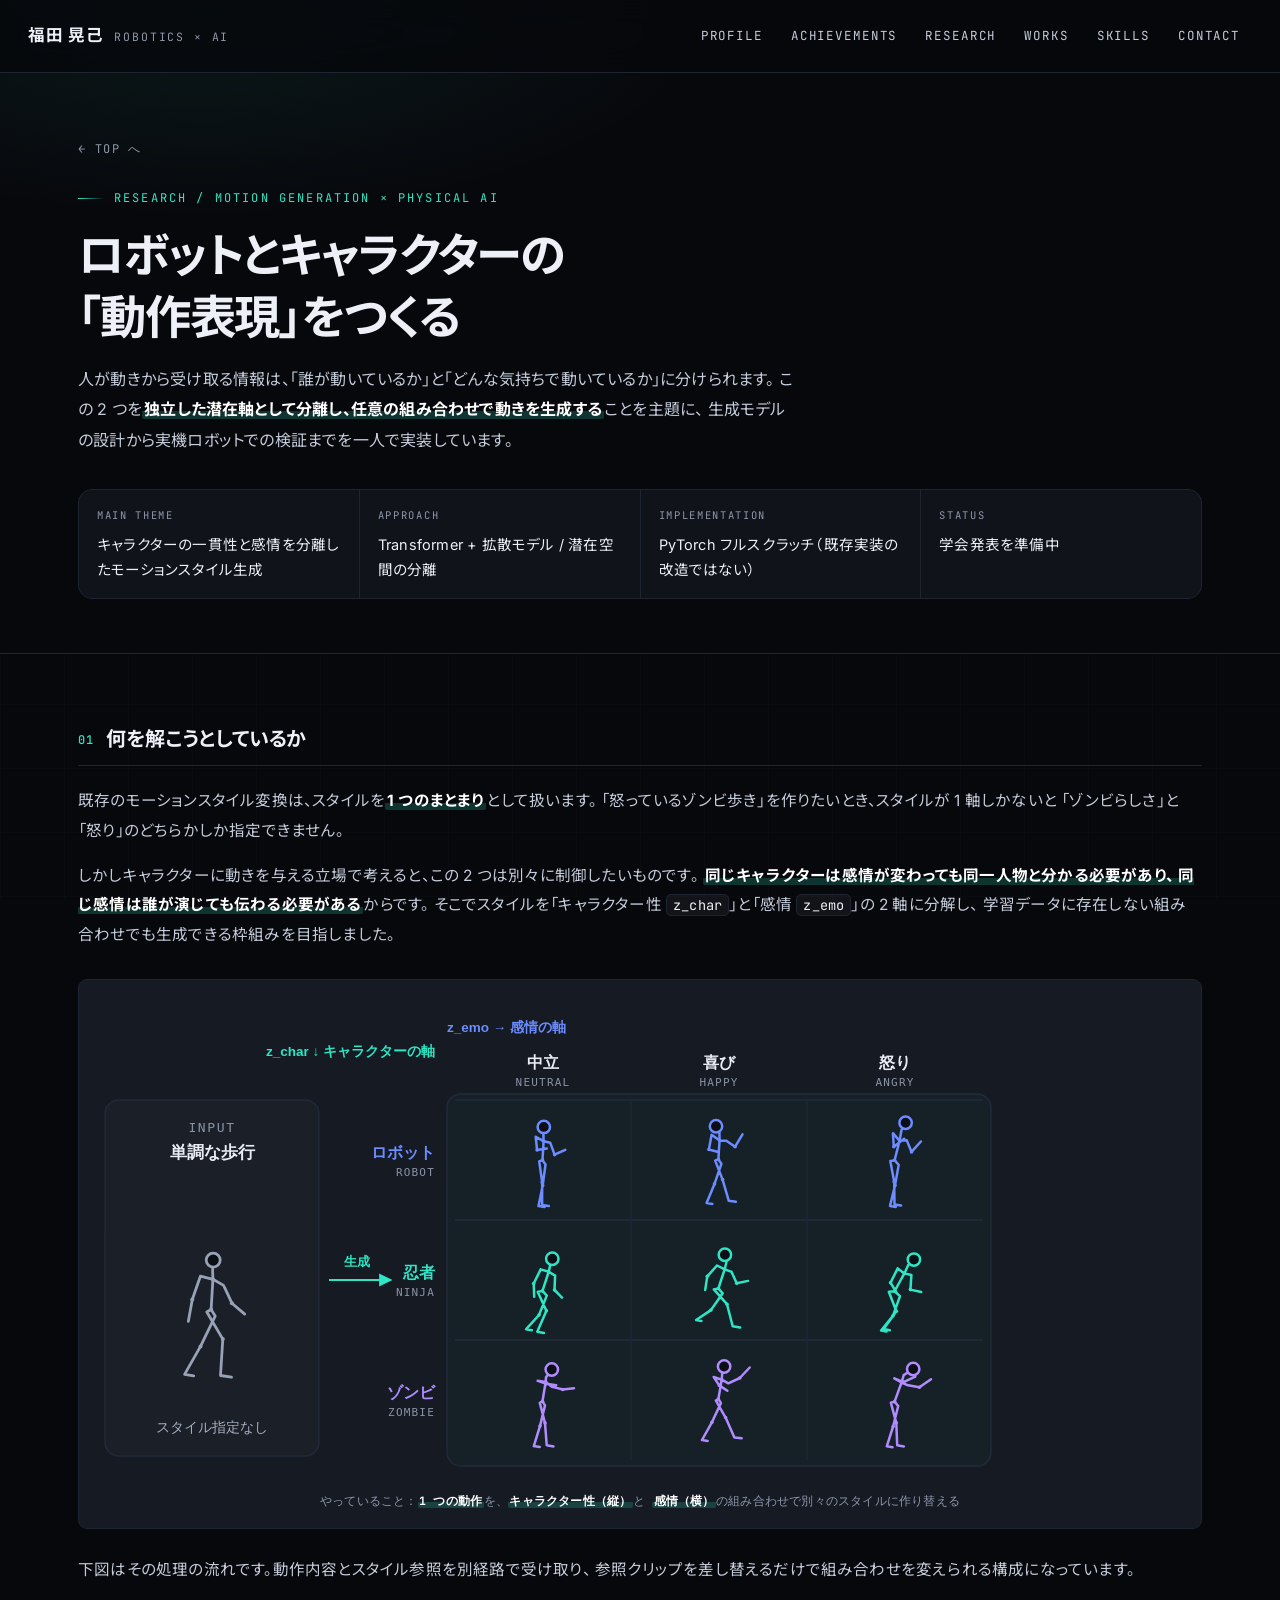
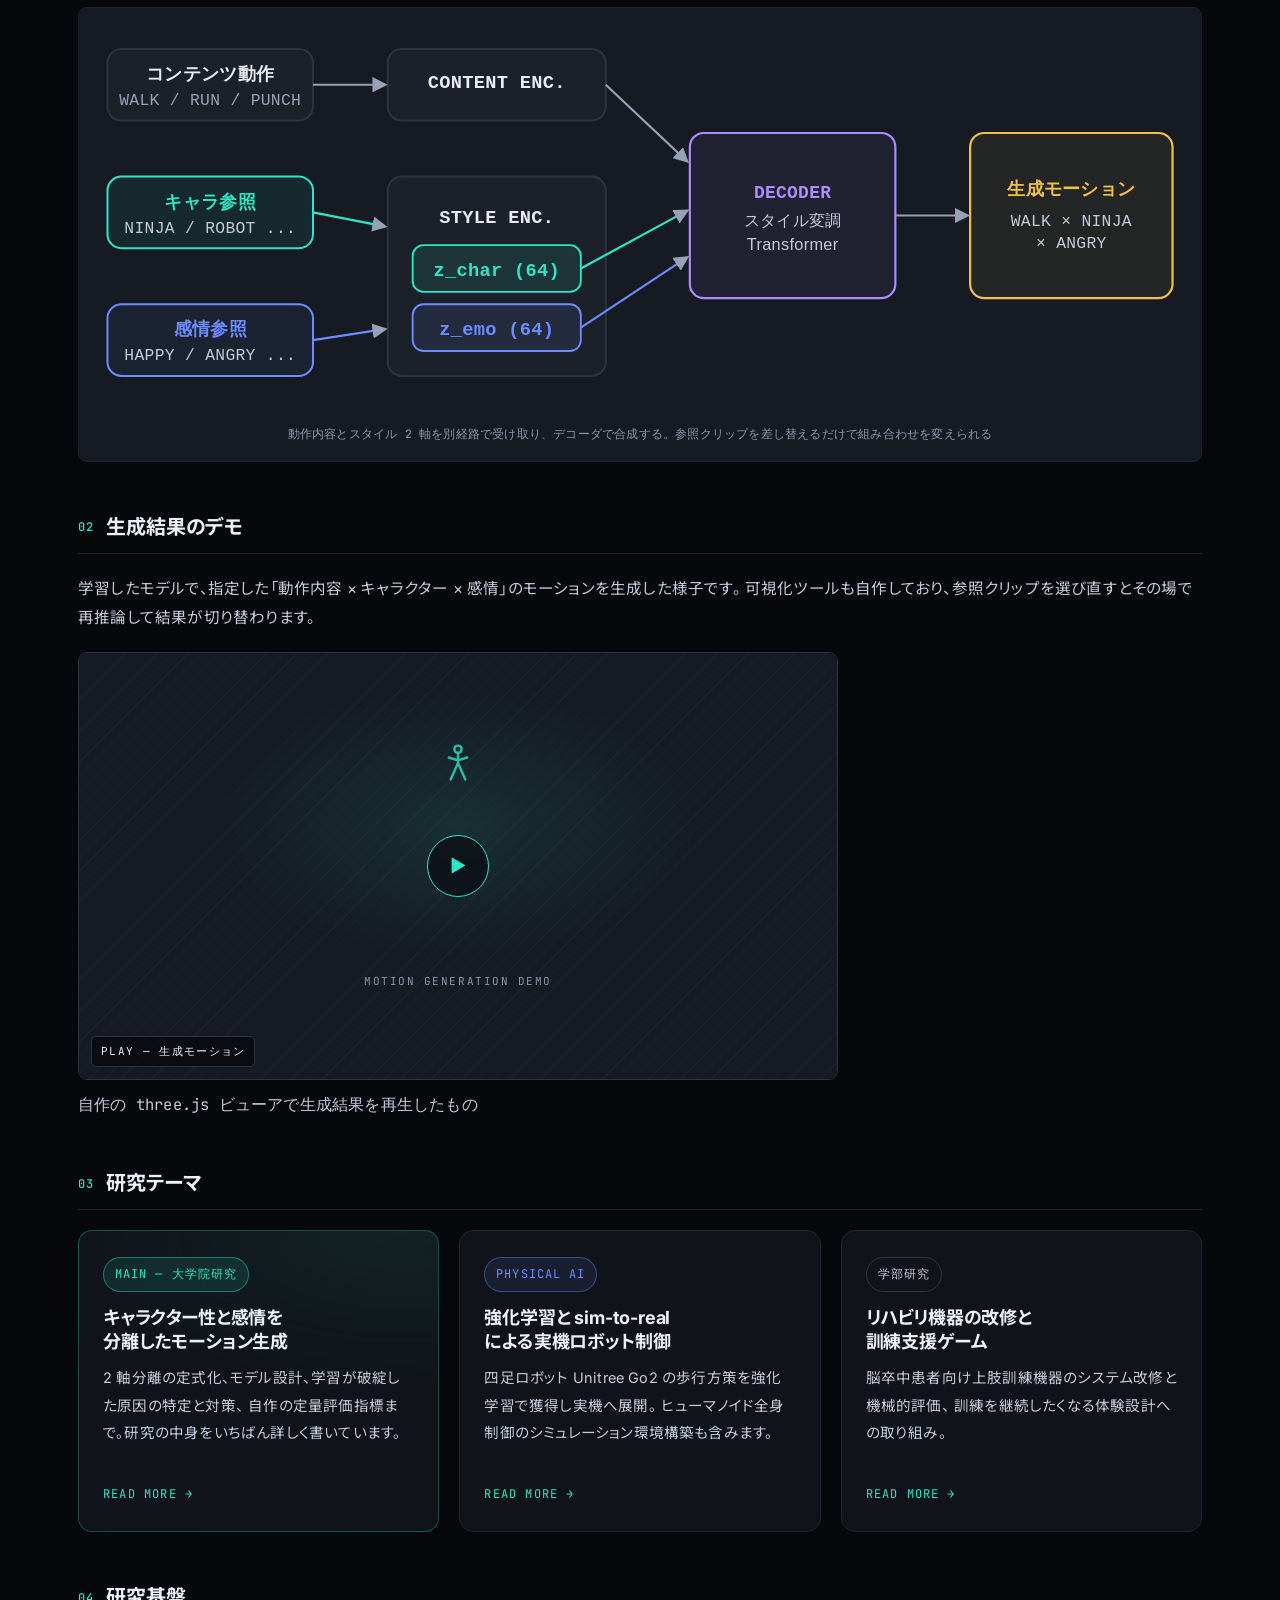
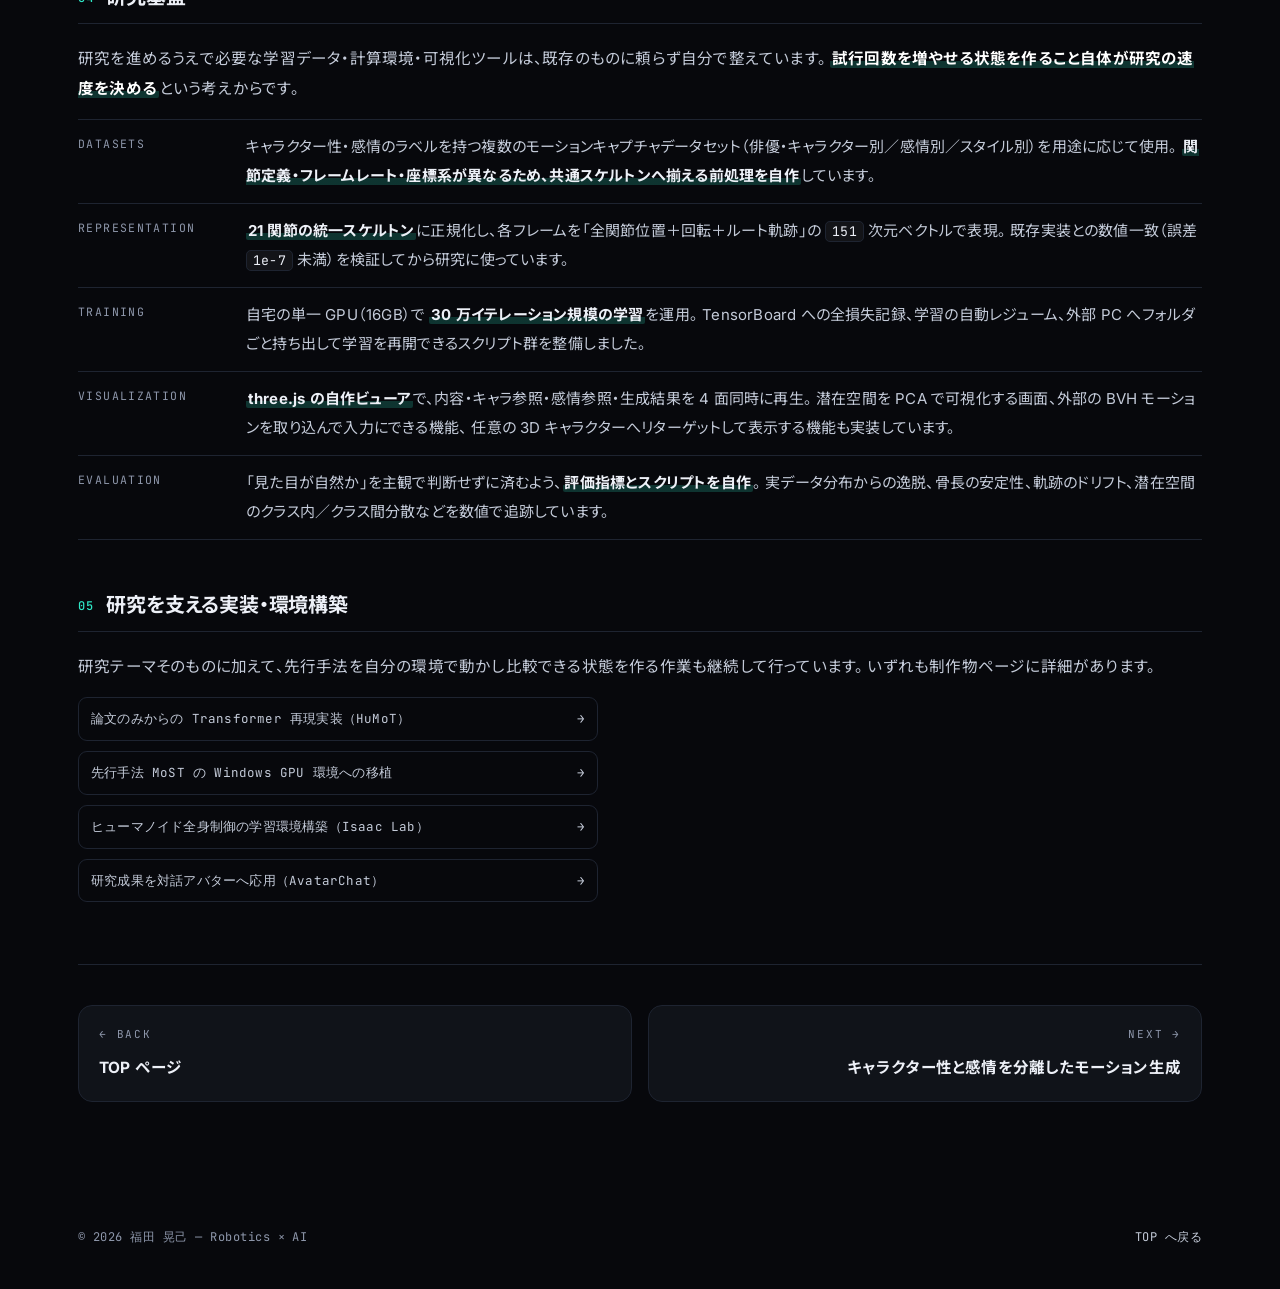
==== research/index.html @ d7ea288f "Ver2.0" ====
<!DOCTYPE html>
<html lang="ja">
<head>
<meta charset="UTF-8">
<meta name="viewport" content="width=device-width, initial-scale=1.0">
<title>研究 | 福田晃己 Portfolio</title>
<meta name="description" content="キャラクターの一貫性と感情を分離したモーションスタイル生成の研究。二軸分離の定式化、モデル設計、定量評価、フィジカルAIへの展開までをまとめた研究詳細ページ。">
<meta property="og:title" content="研究 — モーション生成とフィジカル AI | 福田晃己">
<meta property="og:description" content="キャラクター性と感情を独立した潜在軸に分離してモーションを生成する研究の詳細。">
<link rel="icon" href="data:image/svg+xml,<svg xmlns='http://www.w3.org/2000/svg' viewBox='0 0 100 100'><rect width='100' height='100' rx='22' fill='%230A0C12'/><circle cx='50' cy='30' r='8' fill='none' stroke='%232EE6C5' stroke-width='5'/><path d='M50 40 L50 62 M50 45 L36 57 M50 45 L64 57 M50 62 L40 86 M50 62 L60 86' stroke='%232EE6C5' stroke-width='5.5' stroke-linecap='round' fill='none'/></svg>">
<link rel="preconnect" href="https://fonts.googleapis.com">
<link rel="preconnect" href="https://fonts.gstatic.com" crossorigin>
<link href="https://fonts.googleapis.com/css2?family=Inter:wght@400;500;600;700;800&family=JetBrains+Mono:wght@400;500;700&family=Noto+Sans+JP:wght@400;500;700;900&display=swap" rel="stylesheet">
<link rel="stylesheet" href="../assets/css/site.css">
</head>
<body>

<div class="progress"></div>

<nav class="nav solid">
  <a class="nav-logo" href="../index.html"><b>福田 晃己</b><span>ROBOTICS × AI</span></a>
  <ul class="nav-links">
    <li><a href="../index.html#profile">PROFILE</a></li>
    <li><a href="../index.html#achievements">ACHIEVEMENTS</a></li>
    <li><a href="index.html">RESEARCH</a></li>
    <li><a href="../index.html#works">WORKS</a></li>
    <li><a href="../index.html#skills">SKILLS</a></li>
    <li><a href="../index.html#contact">CONTACT</a></li>
  </ul>
  <button class="nav-toggle" aria-label="メニューを開く" aria-expanded="false">☰</button>
</nav>

<header class="detail-head">
  <div class="wrap">
    <a class="crumb" href="../index.html"><span aria-hidden="true">←</span> TOP へ</a>
    <div class="eyebrow">Research / Motion Generation × Physical AI</div>
    <h1>ロボットとキャラクターの<br>「動作表現」をつくる</h1>
    <p class="sub">
      人が動きから受け取る情報は、「誰が動いているか」と「どんな気持ちで動いているか」に分けられます。
      この 2 つを<strong>独立した潜在軸として分離し、任意の組み合わせで動きを生成する</strong>ことを主題に、
      生成モデルの設計から実機ロボットでの検証までを一人で実装しています。
    </p>
    <dl class="meta">
      <div><dt>MAIN THEME</dt><dd>キャラクターの一貫性と感情を分離したモーションスタイル生成</dd></div>
      <div><dt>APPROACH</dt><dd>Transformer + 拡散モデル / 潜在空間の分離</dd></div>
      <div><dt>IMPLEMENTATION</dt><dd>PyTorch フルスクラッチ（既存実装の改造ではない）</dd></div>
      <div><dt>STATUS</dt><dd>学会発表を準備中</dd></div>
    </dl>
  </div>
</header>

<main class="detail-body">
  <div class="wrap">

    <section class="block">
      <h2 data-n="01">何を解こうとしているか</h2>
      <p>
        既存のモーションスタイル変換は、スタイルを<strong>1 つのまとまり</strong>として扱います。
        「怒っているゾンビ歩き」を作りたいとき、スタイルが 1 軸しかないと
        「ゾンビらしさ」と「怒り」のどちらかしか指定できません。
      </p>
      <p>
        しかしキャラクターに動きを与える立場で考えると、この 2 つは別々に制御したいものです。
        <strong>同じキャラクターは感情が変わっても同一人物と分かる必要があり、
        同じ感情は誰が演じても伝わる必要がある</strong>からです。
        そこでスタイルを「キャラクター性 <code>z_char</code>」と「感情 <code>z_emo</code>」の 2 軸に分解し、
        学習データに存在しない組み合わせでも生成できる枠組みを目指しました。
      </p>

      <figure class="fig wide" style="margin:30px 0 26px">
        <img src="../assets/img/style-grid.svg" width="950" height="484" loading="lazy"
             alt="単調な歩行モーションを、キャラクターの軸と感情の軸の組み合わせで9通りのスタイルに変換した図">
        <figcaption>
          やっていること：<strong>1 つの動作</strong>を、<strong>キャラクター性（縦）</strong>と
          <strong>感情（横）</strong>の組み合わせで別々のスタイルに作り替える
        </figcaption>
      </figure>

      <p>
        下図はその処理の流れです。動作内容とスタイル参照を別経路で受け取り、
        参照クリップを差し替えるだけで組み合わせを変えられる構成になっています。
      </p>

      <figure class="fig wide" style="margin:22px 0 8px">
        <svg viewBox="0 0 700 250" xmlns="http://www.w3.org/2000/svg" role="img" aria-label="コンテンツ動作・キャラクター参照・感情参照の3入力から、内容エンコーダとスタイルエンコーダを経てデコーダが新しいモーションを生成する構成図">
          <defs>
            <marker id="ra" viewBox="0 0 10 10" refX="8" refY="5" markerWidth="7" markerHeight="7" orient="auto-start-reverse">
              <path d="M0 0 L10 5 L0 10 Z" fill="#98A2B6"/>
            </marker>
          </defs>
          <!-- inputs -->
          <rect x="8" y="16" width="132" height="46" rx="9" fill="rgba(255,255,255,.03)" stroke="#2C3444" stroke-width="1.3"/>
          <text x="74" y="36" text-anchor="middle" font-size="11.5" font-weight="700" fill="#E9ECF3" font-family="sans-serif">コンテンツ動作</text>
          <text x="74" y="52" text-anchor="middle" font-size="10.5" fill="#98A2B6" font-family="monospace">WALK / RUN / PUNCH</text>

          <rect x="8" y="98" width="132" height="46" rx="9" fill="rgba(46,230,197,.07)" stroke="#2EE6C5" stroke-width="1.3"/>
          <text x="74" y="118" text-anchor="middle" font-size="11.5" font-weight="700" fill="#2EE6C5" font-family="sans-serif">キャラ参照</text>
          <text x="74" y="134" text-anchor="middle" font-size="10.5" fill="#C4CBD9" font-family="monospace">NINJA / ROBOT ...</text>

          <rect x="8" y="180" width="132" height="46" rx="9" fill="rgba(108,140,255,.07)" stroke="#6C8CFF" stroke-width="1.3"/>
          <text x="74" y="200" text-anchor="middle" font-size="11.5" font-weight="700" fill="#6C8CFF" font-family="sans-serif">感情参照</text>
          <text x="74" y="216" text-anchor="middle" font-size="10.5" fill="#C4CBD9" font-family="monospace">HAPPY / ANGRY ...</text>

          <!-- encoders -->
          <rect x="188" y="16" width="140" height="46" rx="9" fill="rgba(255,255,255,.03)" stroke="#2C3444" stroke-width="1.3"/>
          <text x="258" y="41" text-anchor="middle" font-size="12" font-weight="700" fill="#E9ECF3" font-family="monospace">CONTENT ENC.</text>

          <rect x="188" y="98" width="140" height="128" rx="9" fill="rgba(255,255,255,.03)" stroke="#2C3444" stroke-width="1.3"/>
          <text x="258" y="128" text-anchor="middle" font-size="12" font-weight="700" fill="#E9ECF3" font-family="monospace">STYLE ENC.</text>
          <rect x="204" y="142" width="108" height="30" rx="7" fill="rgba(46,230,197,.1)" stroke="#2EE6C5" stroke-width="1.2"/>
          <text x="258" y="162" text-anchor="middle" font-size="12" font-weight="700" fill="#2EE6C5" font-family="monospace">z_char (64)</text>
          <rect x="204" y="180" width="108" height="30" rx="7" fill="rgba(108,140,255,.1)" stroke="#6C8CFF" stroke-width="1.2"/>
          <text x="258" y="200" text-anchor="middle" font-size="12" font-weight="700" fill="#6C8CFF" font-family="monospace">z_emo (64)</text>

          <!-- decoder -->
          <rect x="382" y="70" width="132" height="106" rx="9" fill="rgba(176,140,255,.07)" stroke="#B08CFF" stroke-width="1.4"/>
          <text x="448" y="112" text-anchor="middle" font-size="11.5" font-weight="700" fill="#B08CFF" font-family="monospace">DECODER</text>
          <text x="448" y="130" text-anchor="middle" font-size="10.5" fill="#C4CBD9" font-family="sans-serif">スタイル変調</text>
          <text x="448" y="145" text-anchor="middle" font-size="10.5" fill="#C4CBD9" font-family="sans-serif">Transformer</text>

          <!-- output -->
          <rect x="562" y="70" width="130" height="106" rx="9" fill="rgba(240,193,75,.07)" stroke="#F0C24B" stroke-width="1.4"/>
          <text x="627" y="110" text-anchor="middle" font-size="11.5" font-weight="700" fill="#F0C24B" font-family="sans-serif">生成モーション</text>
          <text x="627" y="130" text-anchor="middle" font-size="10.5" fill="#C4CBD9" font-family="monospace">WALK × NINJA</text>
          <text x="627" y="144" text-anchor="middle" font-size="10.5" fill="#C4CBD9" font-family="monospace">× ANGRY</text>

          <line x1="140" y1="39"  x2="186" y2="39"  stroke="#98A2B6" stroke-width="1.4" marker-end="url(#ra)"/>
          <line x1="140" y1="121" x2="186" y2="130" stroke="#2EE6C5" stroke-width="1.4" marker-end="url(#ra)"/>
          <line x1="140" y1="203" x2="186" y2="196" stroke="#6C8CFF" stroke-width="1.4" marker-end="url(#ra)"/>
          <line x1="328" y1="39"  x2="380" y2="88"  stroke="#98A2B6" stroke-width="1.4" marker-end="url(#ra)"/>
          <line x1="312" y1="157" x2="380" y2="120" stroke="#2EE6C5" stroke-width="1.4" marker-end="url(#ra)"/>
          <line x1="312" y1="195" x2="380" y2="150" stroke="#6C8CFF" stroke-width="1.4" marker-end="url(#ra)"/>
          <line x1="514" y1="123" x2="560" y2="123" stroke="#98A2B6" stroke-width="1.4" marker-end="url(#ra)"/>
        </svg>
        <figcaption>動作内容とスタイル 2 軸を別経路で受け取り、デコーダで合成する。参照クリップを差し替えるだけで組み合わせを変えられる</figcaption>
      </figure>
    </section>

    <section class="block">
      <h2 data-n="02">生成結果のデモ</h2>
      <p>
        学習したモデルで、指定した「動作内容 × キャラクター × 感情」のモーションを生成した様子です。
        可視化ツールも自作しており、参照クリップを選び直すとその場で再推論して結果が切り替わります。
      </p>
      <div class="vfacade" data-embed="https://drive.google.com/file/d/1AbBff4EknmM37pMbkGvV2QcQ9D5hjUtY/preview" role="button" tabindex="0" aria-label="モーション生成のデモ動画を再生" style="max-width:760px;margin-top:20px">
        <div class="wglyph">
          <svg viewBox="0 0 24 24" fill="none" stroke-width="1.3" stroke-linecap="round" stroke-linejoin="round"><circle cx="12" cy="4.5" r="2"/><path d="M12 6.5v5.5M12 12l-4 9M12 12l4 9M7 9l5 1.6L17 9"/></svg>
          <span>MOTION GENERATION DEMO</span>
        </div>
        <div class="play" aria-hidden="true">▶</div>
        <div class="vlbl">PLAY — 生成モーション</div>
      </div>
      <p class="cap" style="margin-top:12px">自作の three.js ビューアで生成結果を再生したもの</p>
    </section>

    <section class="block">
      <h2 data-n="03">研究テーマ</h2>
      <div class="tgrid">

        <a class="tcard lead" href="motion-style.html">
          <span class="badge cyan">MAIN — 大学院研究</span>
          <h3>キャラクター性と感情を<br>分離したモーション生成</h3>
          <p>
            2 軸分離の定式化、モデル設計、学習が破綻した原因の特定と対策、
            自作の定量評価指標まで。研究の中身をいちばん詳しく書いています。
          </p>
          <div class="wmore">READ MORE <span aria-hidden="true">→</span></div>
        </a>

        <a class="tcard" href="physical-ai.html">
          <span class="badge blue">PHYSICAL AI</span>
          <h3>強化学習と sim-to-real<br>による実機ロボット制御</h3>
          <p>
            四足ロボット Unitree Go2 の歩行方策を強化学習で獲得し実機へ展開。
            ヒューマノイド全身制御のシミュレーション環境構築も含みます。
          </p>
          <div class="wmore">READ MORE <span aria-hidden="true">→</span></div>
        </a>

        <a class="tcard" href="rehab.html">
          <span class="badge">学部研究</span>
          <h3>リハビリ機器の改修と<br>訓練支援ゲーム</h3>
          <p>
            脳卒中患者向け上肢訓練機器のシステム改修と機械的評価、
            訓練を継続したくなる体験設計への取り組み。
          </p>
          <div class="wmore">READ MORE <span aria-hidden="true">→</span></div>
        </a>

      </div>
    </section>

    <section class="block">
      <h2 data-n="04">研究基盤</h2>
      <p>
        研究を進めるうえで必要な学習データ・計算環境・可視化ツールは、既存のものに頼らず自分で整えています。
        <strong>試行回数を増やせる状態を作ること自体が研究の速度を決める</strong>という考えからです。
      </p>
      <dl class="kv">
        <dt>DATASETS</dt>
        <dd>
          キャラクター性・感情のラベルを持つ複数のモーションキャプチャデータセット（俳優・キャラクター別／感情別／スタイル別）を用途に応じて使用。
          <strong>関節定義・フレームレート・座標系が異なるため、共通スケルトンへ揃える前処理を自作</strong>しています。
        </dd>
        <dt>REPRESENTATION</dt>
        <dd>
          <strong>21 関節の統一スケルトン</strong>に正規化し、各フレームを「全関節位置＋回転＋ルート軌跡」の <code>151</code> 次元ベクトルで表現。
          既存実装との数値一致（誤差 <code>1e-7</code> 未満）を検証してから研究に使っています。
        </dd>
        <dt>TRAINING</dt>
        <dd>
          自宅の単一 GPU（16GB）で <strong>30 万イテレーション規模の学習</strong>を運用。
          TensorBoard への全損失記録、学習の自動レジューム、外部 PC へフォルダごと持ち出して学習を再開できるスクリプト群を整備しました。
        </dd>
        <dt>VISUALIZATION</dt>
        <dd>
          <strong>three.js の自作ビューア</strong>で、内容・キャラ参照・感情参照・生成結果を 4 面同時に再生。
          潜在空間を PCA で可視化する画面、外部の BVH モーションを取り込んで入力にできる機能、
          任意の 3D キャラクターへリターゲットして表示する機能も実装しています。
        </dd>
        <dt>EVALUATION</dt>
        <dd>
          「見た目が自然か」を主観で判断せずに済むよう、<strong>評価指標とスクリプトを自作</strong>。
          実データ分布からの逸脱、骨長の安定性、軌跡のドリフト、潜在空間のクラス内／クラス間分散などを数値で追跡しています。
        </dd>
      </dl>
    </section>

    <section class="block">
      <h2 data-n="05">研究を支える実装・環境構築</h2>
      <p>
        研究テーマそのものに加えて、先行手法を自分の環境で動かし比較できる状態を作る作業も継続して行っています。
        いずれも制作物ページに詳細があります。
      </p>
      <ul class="side-list" style="max-width:520px">
        <li><a href="../works/humot.html">論文のみからの Transformer 再現実装（HuMoT） <span aria-hidden="true">→</span></a></li>
        <li><a href="../works/most.html">先行手法 MoST の Windows GPU 環境への移植 <span aria-hidden="true">→</span></a></li>
        <li><a href="../works/sonic-isaaclab.html">ヒューマノイド全身制御の学習環境構築（Isaac Lab） <span aria-hidden="true">→</span></a></li>
        <li><a href="../works/avatarchat.html">研究成果を対話アバターへ応用（AvatarChat） <span aria-hidden="true">→</span></a></li>
      </ul>
    </section>

  </div>

  <div class="wrap">
    <nav class="pager" aria-label="ページ移動">
      <a class="prev" href="../index.html"><div class="dir">← BACK</div><div class="ttl">TOP ページ</div></a>
      <a class="next" href="motion-style.html"><div class="dir">NEXT →</div><div class="ttl">キャラクター性と感情を分離したモーション生成</div></a>
    </nav>
  </div>
</main>

<footer>
  <div class="wrap frow">
    <span>© 2026 福田 晃己 — Robotics × AI</span>
    <span><a href="../index.html">TOP へ戻る</a></span>
  </div>
</footer>

<script src="../assets/js/site.js" defer></script>
</body>
</html>
---- assets/css/site.css ----
/* =========================================================================
   Fukuda Koki — Portfolio  /  shared stylesheet
   Dark technical theme. No frameworks, no build step.
   ========================================================================= */

/* ---------- tokens ---------- */
:root {
  --bg:        #07080C;
  --bg-alt:    #0A0C12;
  --panel:     #101319;
  --panel-2:   #151A23;
  --line:      #1E2431;
  --line-hi:   #2C3444;

  --tx:        #EDF0F7;
  --tx-2:      #C4CBD9;   /* body copy — kept high-contrast on purpose */
  --tx-3:      #8E97AB;   /* labels & captions */
  --tx-hi:     #FFFFFF;   /* emphasised words */
  --mark:      rgba(46, 230, 197, .2);

  --acc:       #2EE6C5;
  --acc-deep:  #15B79A;
  --acc-glow:  rgba(46, 230, 197, .16);
  --acc2:      #6C8CFF;
  --violet:    #B08CFF;
  --gold:      #F0C24B;

  --r:         14px;
  --r-sm:      9px;
  --maxw:      1180px;

  --mono: "JetBrains Mono", ui-monospace, "SFMono-Regular", Consolas, monospace;
  --sans: "Inter", "Noto Sans JP", "Hiragino Sans", "Yu Gothic UI", sans-serif;
}

*, *::before, *::after { margin: 0; padding: 0; box-sizing: border-box; }

html {
  scroll-behavior: smooth;
  scroll-padding-top: 88px;
  -webkit-text-size-adjust: 100%;
}

body {
  background: var(--bg);
  color: var(--tx);
  font-family: var(--sans);
  font-size: 16.5px;
  line-height: 1.9;
  font-feature-settings: "palt" 1;
  letter-spacing: .012em;
  -webkit-font-smoothing: antialiased;
  overflow-x: hidden;
}

/* faint technical grid over the whole page */
body::before {
  content: "";
  position: fixed;
  inset: 0;
  z-index: 0;
  pointer-events: none;
  background-image:
    linear-gradient(rgba(255, 255, 255, .016) 1px, transparent 1px),
    linear-gradient(90deg, rgba(255, 255, 255, .016) 1px, transparent 1px);
  background-size: 64px 64px;
}
body > * { position: relative; z-index: 1; }

img { max-width: 100%; height: auto; display: block; }
a { color: inherit; text-decoration: none; }
::selection { background: rgba(46, 230, 197, .26); }

:focus-visible {
  outline: 2px solid var(--acc);
  outline-offset: 3px;
  border-radius: 4px;
}

.wrap { width: 100%; max-width: var(--maxw); margin: 0 auto; padding: 0 28px; }

/* ---------- type ---------- */
h1, h2, h3, h4 { line-height: 1.34; font-weight: 700; letter-spacing: -.01em; }

/* Emphasis has to be visible at a glance: brighter than the body copy plus a
   marker-pen underlay. Applied only inside running text, never in headings. */
strong, .note b { color: var(--tx-hi); font-weight: 700; }
p strong, li strong, dd strong, .note strong, .note b, .skill-ctx strong,
.hero-lead strong, .sub strong, .tl p strong, figcaption strong {
  background: linear-gradient(transparent 62%, var(--mark) 62%);
  padding: 0 .12em;
  border-radius: 2px;
}

.mono { font-family: var(--mono); }

.eyebrow {
  font-family: var(--mono);
  font-size: 12px;
  letter-spacing: .18em;
  text-transform: uppercase;
  color: var(--acc);
  display: flex;
  align-items: center;
  gap: 10px;
}
.eyebrow::before {
  content: "";
  width: 26px; height: 1px;
  background: linear-gradient(90deg, var(--acc), transparent);
}

/* ---------- nav ---------- */
.progress {
  position: fixed; top: 0; left: 0; height: 2px; width: 0;
  background: linear-gradient(90deg, var(--acc), var(--acc2));
  z-index: 120;
  transition: width .1s linear;
}

.nav {
  position: fixed; top: 0; left: 0; right: 0;
  z-index: 100;
  display: flex; align-items: center; justify-content: space-between;
  gap: 20px;
  padding: 16px 28px;
  border-bottom: 1px solid transparent;
  transition: background .3s ease, border-color .3s ease, padding .3s ease;
}
.nav.stuck, .nav.solid {
  background: rgba(7, 8, 12, .82);
  backdrop-filter: blur(14px) saturate(140%);
  border-bottom-color: var(--line);
}
.nav.stuck { padding: 11px 28px; }
.nav-logo { display: flex; align-items: baseline; gap: 11px; }
.nav-logo b { font-size: 16.5px; letter-spacing: .04em; }
.nav-logo span {
  font-family: var(--mono);
  font-size: 11.5px; letter-spacing: .16em;
  color: var(--tx-3);
}
.nav-links { display: flex; gap: 4px; list-style: none; }
.nav-links a {
  display: block;
  font-family: var(--mono);
  font-size: 12.5px; letter-spacing: .07em;
  color: var(--tx-2);
  padding: 8px 12px;
  border-radius: var(--r-sm);
  transition: color .2s, background .2s;
}
.nav-links a:hover { color: var(--acc); background: rgba(255, 255, 255, .04); }
.nav-toggle {
  display: none;
  background: none; border: 1px solid var(--line-hi); color: var(--tx);
  width: 40px; height: 36px; border-radius: var(--r-sm);
  font-size: 17px; cursor: pointer;
}

/* ---------- buttons ---------- */
.btn {
  display: inline-flex; align-items: center; gap: 9px;
  font-family: var(--mono);
  font-size: 13px; letter-spacing: .06em;
  padding: 13px 22px;
  border-radius: var(--r-sm);
  border: 1px solid var(--line-hi);
  color: var(--tx);
  transition: transform .2s, border-color .2s, background .2s, color .2s, box-shadow .3s;
}
.btn:hover { transform: translateY(-2px); border-color: var(--acc); color: var(--acc); }
.btn-fill {
  background: var(--acc);
  border-color: var(--acc);
  color: #04120F;
  font-weight: 700;
  box-shadow: 0 8px 26px rgba(46, 230, 197, .2);
}
.btn-fill:hover { background: #4CF0D3; border-color: #4CF0D3; color: #04120F; box-shadow: 0 12px 34px rgba(46, 230, 197, .3); }

/* ---------- hero ---------- */
.hero {
  position: relative;
  min-height: 100svh;
  display: flex; align-items: center;
  padding: 130px 0 90px;
  overflow: hidden;
  border-bottom: 1px solid var(--line);
}
#skeleton {
  position: absolute; inset: 0;
  width: 100%; height: 100%;
  opacity: .95;
}
.hero::after {           /* vignette so text keeps contrast */
  content: "";
  position: absolute; inset: 0;
  background:
    radial-gradient(1000px 620px at 12% 42%, rgba(7, 8, 12, .94) 30%, rgba(7, 8, 12, .1) 78%),
    radial-gradient(900px 700px at 78% 28%, rgba(46, 230, 197, .07), transparent 70%);
  pointer-events: none;
}
.hero .wrap { position: relative; z-index: 2; }
.hero-inner { max-width: 720px; }

.hero h1 {
  font-size: clamp(2.3rem, 5.4vw, 4rem);
  line-height: 1.22;
  letter-spacing: -.025em;
  margin: 22px 0 22px;
}
.hero h1 .lit {
  color: var(--acc);
  text-shadow: 0 0 34px rgba(46, 230, 197, .38);
}
.hero-lead {
  color: var(--tx-2);
  font-size: 16.5px;
  max-width: 620px;
}
.hero-id {
  display: flex; align-items: baseline; flex-wrap: wrap; gap: 14px;
  margin: 30px 0 26px;
  padding-left: 16px;
  border-left: 2px solid var(--acc);
}
.hero-id b { font-size: 22px; letter-spacing: .06em; }
.hero-id span { font-family: var(--mono); font-size: 12.5px; color: var(--tx-3); letter-spacing: .05em; }

.hero-facts { display: flex; flex-direction: column; gap: 9px; margin-bottom: 34px; }
.fact {
  display: flex; align-items: center; gap: 12px;
  font-size: 14.5px;
  color: var(--tx-2);
}
.fact i {
  font-family: var(--mono);
  font-style: normal;
  font-size: 11.5px;
  letter-spacing: .1em;
  padding: 3px 9px;
  border-radius: 999px;
  border: 1px solid;
  flex-shrink: 0;
}
.fact.g i { color: var(--gold);   border-color: rgba(240, 193, 75, .4);  background: rgba(240, 193, 75, .09); }
.fact.b i { color: var(--acc2);   border-color: rgba(108, 140, 255, .4); background: rgba(108, 140, 255, .09); }
.fact.c i { color: var(--acc);    border-color: rgba(46, 230, 197, .4);  background: rgba(46, 230, 197, .09); }

.hero-btns { display: flex; flex-wrap: wrap; gap: 12px; }

/* ---------- hero style-transfer read-out ---------- */
.style-hud {
  position: absolute;
  left: 73%; bottom: 7%;
  transform: translateX(-50%);
  width: 274px;
  z-index: 3;
  padding: 16px 18px 15px;
  border-radius: var(--r);
  border: 1px solid var(--line-hi);
  background: rgba(10, 13, 19, .74);
  backdrop-filter: blur(10px);
}
.sh-state {
  font-family: var(--mono);
  font-size: 11px; letter-spacing: .14em;
  color: var(--tx-3);
  margin-bottom: 12px;
  display: flex; align-items: center; gap: 8px;
}
.sh-state::before {
  content: ""; width: 7px; height: 7px; border-radius: 50%;
  background: var(--tx-3); flex-shrink: 0;
}
.style-hud[data-state="input"] .sh-state::after { content: "INPUT — スタイルなし"; }
.style-hud[data-state="output"] .sh-state::after { content: "OUTPUT — 生成結果"; }
.style-hud[data-state="output"] .sh-state { color: var(--acc); }
.style-hud[data-state="output"] .sh-state::before {
  background: var(--acc);
  box-shadow: 0 0 10px rgba(46, 230, 197, .8);
}
.sh-rows { display: flex; flex-direction: column; gap: 7px; }
.sh-row { display: flex; align-items: baseline; justify-content: space-between; gap: 12px; }
.sh-row span {
  font-family: var(--mono);
  font-size: 11px; letter-spacing: .1em;
  color: var(--tx-3);
}
.sh-row b {
  font-family: var(--mono);
  font-size: 13.5px; letter-spacing: .06em;
  color: var(--tx);
}
.style-hud[data-state="output"] .sh-row:nth-child(2) b { color: var(--acc); }
.style-hud[data-state="output"] .sh-row:nth-child(3) b { color: var(--acc2); }
.sh-bar {
  height: 2px; border-radius: 2px;
  background: rgba(255, 255, 255, .08);
  margin: 14px 0 12px;
  overflow: hidden;
}
.sh-bar i {
  display: block; height: 100%; width: 0;
  background: linear-gradient(90deg, var(--acc), var(--acc2));
}
.sh-note {
  font-size: 12px; line-height: 1.65;
  color: var(--tx-3);
}

.hero-scroll {
  position: absolute; bottom: 26px; left: 50%; transform: translateX(-50%);
  font-family: var(--mono); font-size: 11px; letter-spacing: .3em;
  color: var(--tx-3);
  z-index: 2;
}
.hero-scroll::after {
  content: ""; display: block;
  width: 1px; height: 26px; margin: 8px auto 0;
  background: linear-gradient(var(--acc), transparent);
  animation: drop 1.9s ease-in-out infinite;
}
@keyframes drop { 0%, 100% { opacity: .25; transform: scaleY(.5); } 50% { opacity: 1; transform: scaleY(1); } }

/* ---------- section shell ---------- */
.sec { padding: 108px 0; border-bottom: 1px solid var(--line); }
.sec.alt { background: var(--bg-alt); }

.sec-head { max-width: 720px; margin-bottom: 54px; }
.sec-head h2 {
  font-size: clamp(1.7rem, 3.2vw, 2.35rem);
  letter-spacing: -.02em;
  margin: 16px 0 0;
}
.sec-head p { color: var(--tx-2); font-size: 15.5px; margin-top: 14px; }

/* ---------- reveal ---------- */
.rv { opacity: 0; transform: translateY(22px); transition: opacity .7s ease, transform .7s cubic-bezier(.22, .9, .3, 1); }
.rv.in { opacity: 1; transform: none; }
@media (prefers-reduced-motion: reduce) {
  .rv { opacity: 1; transform: none; transition: none; }
  html { scroll-behavior: auto; }
}

/* ---------- panels / chips ---------- */
.panel {
  background: var(--panel);
  border: 1px solid var(--line);
  border-radius: var(--r);
}

.chips { display: flex; flex-wrap: wrap; gap: 7px; }
.chip {
  font-family: var(--mono);
  font-size: 12px; letter-spacing: .04em; line-height: 1.6;
  color: var(--tx-2);
  background: rgba(255, 255, 255, .045);
  border: 1px solid var(--line-hi);
  border-radius: 6px;
  padding: 5px 10px;
}
.chip.key { color: var(--acc); border-color: rgba(46, 230, 197, .4); background: rgba(46, 230, 197, .1); font-weight: 500; }

.badge {
  display: inline-flex; align-items: center; gap: 7px;
  font-family: var(--mono);
  font-size: 12px; letter-spacing: .09em;
  padding: 5px 11px;
  border-radius: 999px;
  border: 1px solid var(--line-hi);
  color: var(--tx-2);
  white-space: nowrap;
}
.badge.gold   { color: var(--gold);   border-color: rgba(240, 193, 75, .42);  background: rgba(240, 193, 75, .1); }
.badge.blue   { color: var(--acc2);   border-color: rgba(108, 140, 255, .42); background: rgba(108, 140, 255, .1); }
.badge.cyan   { color: var(--acc);    border-color: rgba(46, 230, 197, .42);  background: rgba(46, 230, 197, .1); }
.badge.violet { color: var(--violet); border-color: rgba(176, 140, 255, .42); background: rgba(176, 140, 255, .1); }

/* bullet list used across sections */
.pts { list-style: none; display: flex; flex-direction: column; gap: 11px; }
.pts li { position: relative; padding-left: 22px; color: var(--tx-2); font-size: 15.5px; }
.pts li::before {
  content: "";
  position: absolute; left: 2px; top: .72em;
  width: 7px; height: 7px;
  border: 1px solid var(--acc);
  background: var(--acc-glow);
  transform: rotate(45deg);
}

/* ---------- profile ---------- */
.prof-grid { display: grid; grid-template-columns: 1.15fr .85fr; gap: 52px; align-items: start; }
.prof-text p { color: var(--tx-2); font-size: 16px; margin-bottom: 18px; }
.prof-text p:last-child { margin-bottom: 0; }

.stat-grid { display: grid; grid-template-columns: 1fr 1fr; gap: 14px; }
.stat {
  background: var(--panel);
  border: 1px solid var(--line);
  border-radius: var(--r);
  padding: 20px 18px;
  transition: border-color .25s, transform .25s, background .25s;
}
.stat:hover { border-color: var(--line-hi); transform: translateY(-3px); background: var(--panel-2); }
.stat b { display: block; font-size: 18px; letter-spacing: -.01em; margin-bottom: 8px; }
.stat.g b { color: var(--gold); }
.stat.c b { color: var(--acc); }
.stat.b b { color: var(--acc2); }
.stat span { font-family: var(--mono); font-size: 12px; line-height: 1.7; color: var(--tx-3); display: block; }

/* ---------- achievements ---------- */
.achv-list { display: flex; flex-direction: column; gap: 26px; }
.achv {
  background: var(--panel);
  border: 1px solid var(--line);
  border-radius: var(--r);
  overflow: hidden;
}
.achv.hl { border-color: rgba(240, 193, 75, .3); box-shadow: 0 0 0 1px rgba(240, 193, 75, .06), 0 24px 60px rgba(0, 0, 0, .4); }
.achv-top {
  display: flex; flex-wrap: wrap; align-items: center; gap: 14px;
  padding: 22px 26px;
  border-bottom: 1px solid var(--line);
  background: linear-gradient(180deg, rgba(255, 255, 255, .022), transparent);
}
.achv-top h3 { font-size: 20px; }
.achv-top .yr { font-family: var(--mono); font-size: 12px; color: var(--tx-3); margin-left: auto; letter-spacing: .1em; }
.achv-body { display: grid; grid-template-columns: 1.08fr .92fr; gap: 34px; padding: 28px 26px 30px; }
.role {
  font-family: var(--mono);
  font-size: 12px; letter-spacing: .05em;
  color: var(--acc);
  padding: 7px 12px;
  border-left: 2px solid var(--acc);
  background: rgba(46, 230, 197, .05);
  margin-bottom: 18px;
}
.achv-body > div > p { color: var(--tx-2); font-size: 15.5px; margin-bottom: 18px; }
.achv-body .chips { margin-top: 18px; }
.achv-media { display: flex; flex-direction: column; gap: 12px; }
.cap { font-family: var(--mono); font-size: 11.5px; color: var(--tx-3); line-height: 1.7; }

/* video facade */
.vfacade {
  position: relative;
  aspect-ratio: 16 / 9;
  border-radius: var(--r-sm);
  overflow: hidden;
  border: 1px solid var(--line-hi);
  cursor: pointer;
  background: #000;
}
.vfacade img { width: 100%; height: 100%; object-fit: cover; opacity: .72; transition: opacity .3s, transform .5s; }
.vfacade:hover img { opacity: .95; transform: scale(1.03); }
.vfacade iframe { width: 100%; height: 100%; border: 0; display: block; }
.vfacade .play {
  position: absolute; inset: 0; margin: auto;
  width: 62px; height: 62px;
  display: grid; place-items: center;
  border-radius: 50%;
  background: rgba(7, 8, 12, .6);
  border: 1px solid var(--acc);
  color: var(--acc);
  font-size: 18px;
  backdrop-filter: blur(4px);
  transition: transform .25s, background .25s;
}
.vfacade:hover .play { transform: scale(1.1); background: rgba(46, 230, 197, .18); }
.vfacade .vlbl {
  position: absolute; left: 12px; bottom: 12px;
  font-family: var(--mono); font-size: 11px; letter-spacing: .12em;
  color: var(--tx);
  background: rgba(7, 8, 12, .72);
  border: 1px solid var(--line-hi);
  padding: 4px 9px; border-radius: 5px;
}

.shot { border: 1px solid var(--line); border-radius: var(--r-sm); overflow: hidden; background: var(--panel-2); }
.shot img { width: 100%; }
.shot.diagram { padding: 14px; background: #EDF1F8; }

.fig { border: 1px solid var(--line); border-radius: var(--r-sm); padding: 16px; background: var(--panel-2); }
.fig svg { width: 100%; height: auto; display: block; }
/* diagrams that stop being readable when squeezed scroll sideways instead */
.fig.wide { overflow-x: auto; }
.fig.wide img, .fig.wide svg { min-width: 660px; }
.fig figcaption { font-family: var(--mono); font-size: 11.5px; color: var(--tx-3); margin-top: 10px; text-align: center; }

/* ---------- research ---------- */
.r-list { display: flex; flex-direction: column; gap: 20px; }
.rcard {
  position: relative;
  background: var(--panel);
  border: 1px solid var(--line);
  border-radius: var(--r);
  padding: 30px 28px;
}
.rcard.main {
  border-color: rgba(46, 230, 197, .28);
  background:
    radial-gradient(600px 300px at 88% 0%, rgba(46, 230, 197, .07), transparent 70%),
    var(--panel);
}
.rcard.main .r-inner { display: grid; grid-template-columns: 1.25fr .75fr; gap: 36px; align-items: center; }
.rcard.main .r-inner.stack { grid-template-columns: 1fr; gap: 28px; }
a.rcard { display: block; transition: transform .3s cubic-bezier(.22, .9, .3, 1), border-color .3s, box-shadow .3s; }
a.rcard:hover {
  transform: translateY(-5px);
  border-color: rgba(46, 230, 197, .4);
  box-shadow: 0 22px 50px rgba(0, 0, 0, .5);
}
.rcard .wmore { margin-top: 20px; }
.rflag {
  display: inline-flex; align-items: center; gap: 8px;
  font-family: var(--mono); font-size: 11.5px; letter-spacing: .16em;
  color: var(--tx-3);
  margin-bottom: 14px;
}
.rflag.now { color: var(--acc); }
.rflag .dot {
  width: 7px; height: 7px; border-radius: 50%;
  background: var(--acc);
  box-shadow: 0 0 0 0 rgba(46, 230, 197, .6);
  animation: pulse 2.2s infinite;
}
@keyframes pulse {
  0%   { box-shadow: 0 0 0 0 rgba(46, 230, 197, .5); }
  70%  { box-shadow: 0 0 0 9px rgba(46, 230, 197, 0); }
  100% { box-shadow: 0 0 0 0 rgba(46, 230, 197, 0); }
}
.rcard h3 { font-size: 20px; margin-bottom: 14px; }
.rcard p { color: var(--tx-2); font-size: 15.5px; }
.rcard .chips { margin-top: 20px; }

/* ---------- works ---------- */
.tabs { display: flex; flex-wrap: wrap; gap: 8px; margin-bottom: 30px; }
.tab {
  font-family: var(--mono); font-size: 12px; letter-spacing: .08em;
  color: var(--tx-2);
  background: transparent;
  border: 1px solid var(--line);
  border-radius: 999px;
  padding: 8px 16px;
  cursor: pointer;
  transition: color .2s, border-color .2s, background .2s;
}
.tab:hover { color: var(--tx); border-color: var(--line-hi); }
.tab.on { color: #04120F; background: var(--acc); border-color: var(--acc); font-weight: 700; }

.wgrid { display: grid; grid-template-columns: repeat(3, 1fr); gap: 20px; }
.wcard {
  display: flex; flex-direction: column;
  background: var(--panel);
  border: 1px solid var(--line);
  border-radius: var(--r);
  overflow: hidden;
  transition: transform .3s cubic-bezier(.22, .9, .3, 1), border-color .3s, box-shadow .3s;
}
.wcard:hover {
  transform: translateY(-6px);
  border-color: rgba(46, 230, 197, .38);
  box-shadow: 0 22px 50px rgba(0, 0, 0, .5);
}
.wcard.gone { display: none; }
.wcard.big { grid-column: span 2; }

.wvis { position: relative; aspect-ratio: 16 / 9; overflow: hidden; background: var(--panel-2); }
.wcard.big .wvis { aspect-ratio: 16 / 10; }
.wvis img { width: 100%; height: 100%; object-fit: cover; transition: transform .5s, opacity .3s; opacity: .88; }
.wcard:hover .wvis img { transform: scale(1.05); opacity: 1; }
.wvis .kind {
  position: absolute; top: 12px; left: 12px; z-index: 2;
  font-family: var(--mono); font-size: 10.5px; letter-spacing: .14em;
  padding: 4px 9px; border-radius: 4px;
  background: rgba(7, 8, 12, .78);
  border: 1px solid var(--line-hi);
  color: var(--tx-2);
}
.wvis .kind.ai   { color: var(--acc);    border-color: rgba(46, 230, 197, .4); }
.wvis .kind.game { color: var(--gold);   border-color: rgba(240, 193, 75, .4); }
.wvis .kind.d3   { color: var(--violet); border-color: rgba(176, 140, 255, .4); }
.wvis .kind.tool { color: var(--acc2);   border-color: rgba(108, 140, 255, .4); }

/* generated visual for works without a screenshot */
.wglyph {
  position: absolute; inset: 0;
  display: grid; place-items: center;
  gap: 12px;
  background:
    radial-gradient(360px 200px at 50% 40%, rgba(46, 230, 197, .1), transparent 70%),
    repeating-linear-gradient(135deg, rgba(255, 255, 255, .022) 0 1px, transparent 1px 11px),
    var(--panel-2);
  color: var(--tx-3);
}
.wglyph svg { width: 44px; height: 44px; stroke: var(--acc); opacity: .8; }
.wglyph span { font-family: var(--mono); font-size: 11px; letter-spacing: .14em; }

.wbody { padding: 20px 20px 22px; display: flex; flex-direction: column; flex: 1; }
.wbody h3 { font-size: 17.5px; margin-bottom: 7px; }
.wmeta { font-family: var(--mono); font-size: 11.5px; color: var(--tx-3); letter-spacing: .03em; margin-bottom: 13px; }
.wbody p { color: var(--tx-2); font-size: 14.5px; line-height: 1.85; flex: 1; }
.wbody .chips { margin-top: 16px; }
.wmore {
  display: flex; align-items: center; gap: 8px;
  font-family: var(--mono); font-size: 12px; letter-spacing: .1em;
  color: var(--acc);
  margin-top: 18px;
  transition: gap .25s;
}
.wcard:hover .wmore { gap: 14px; }

/* ---------- skills ---------- */
.skill-grid { display: grid; grid-template-columns: repeat(2, 1fr); gap: 18px; }
.skill {
  background: var(--panel);
  border: 1px solid var(--line);
  border-radius: var(--r);
  padding: 24px 22px;
}
.skill-top { display: flex; align-items: center; gap: 13px; margin-bottom: 14px; }
.skill-ico {
  width: 40px; height: 40px; flex-shrink: 0;
  display: grid; place-items: center;
  border-radius: 10px;
  border: 1px solid var(--line-hi);
  background: rgba(255, 255, 255, .03);
}
.skill-ico svg { width: 20px; height: 20px; }
.skill-top h3 { font-size: 16.5px; }
.skill-ctx { color: var(--tx-2); font-size: 14.5px; margin-bottom: 16px; }

/* ---------- contact ---------- */
.contact-row { display: grid; grid-template-columns: repeat(3, 1fr); gap: 16px; }
.ccard {
  background: var(--panel);
  border: 1px solid var(--line);
  border-radius: var(--r);
  padding: 24px 20px;
  transition: transform .25s, border-color .25s, background .25s;
}
.ccard:hover { transform: translateY(-4px); border-color: rgba(46, 230, 197, .4); background: var(--panel-2); }
.ccard svg { width: 22px; height: 22px; color: var(--acc); margin-bottom: 16px; }
.ccard .lbl { font-family: var(--mono); font-size: 11px; letter-spacing: .18em; color: var(--tx-3); margin-bottom: 6px; }
.ccard .val { font-family: var(--mono); font-size: 13.5px; word-break: break-all; }

footer {
  padding: 34px 0 40px;
  color: var(--tx-3);
  font-family: var(--mono);
  font-size: 12px;
  letter-spacing: .04em;
}
footer a { color: var(--tx-2); }
footer a:hover { color: var(--acc); }
footer .frow { display: flex; flex-wrap: wrap; gap: 8px 20px; justify-content: space-between; }

/* =========================================================================
   Work detail pages
   ========================================================================= */
.detail-head {
  padding: 132px 0 54px;
  border-bottom: 1px solid var(--line);
  background:
    radial-gradient(760px 320px at 16% 0%, rgba(46, 230, 197, .08), transparent 68%),
    var(--bg);
}
.crumb {
  display: inline-flex; align-items: center; gap: 9px;
  font-family: var(--mono); font-size: 12px; letter-spacing: .1em;
  color: var(--tx-3);
  margin-bottom: 26px;
  transition: color .2s, gap .2s;
}
.crumb:hover { color: var(--acc); gap: 14px; }
.detail-head h1 {
  font-size: clamp(1.85rem, 4.2vw, 2.9rem);
  letter-spacing: -.025em;
  margin: 14px 0 16px;
}
.detail-head .sub { color: var(--tx-2); font-size: 16px; max-width: 720px; }
.detail-head .chips { margin-top: 24px; }

.meta {
  display: grid;
  grid-template-columns: repeat(auto-fit, minmax(190px, 1fr));
  gap: 1px;
  margin-top: 34px;
  background: var(--line);
  border: 1px solid var(--line);
  border-radius: var(--r);
  overflow: hidden;
}
.meta div { background: var(--panel); padding: 16px 18px; }
.meta dt { font-family: var(--mono); font-size: 10.5px; letter-spacing: .16em; color: var(--tx-3); margin-bottom: 7px; }
.meta dd { font-size: 14.5px; line-height: 1.7; }

.detail-body { padding: 72px 0 90px; }
.detail-grid { display: grid; grid-template-columns: minmax(0, 1fr) 320px; gap: 54px; align-items: start; }

.block { margin-bottom: 52px; }
.block:last-child { margin-bottom: 0; }
.block h2 {
  font-size: 20px;
  padding-bottom: 12px;
  margin-bottom: 20px;
  border-bottom: 1px solid var(--line);
  display: flex; align-items: center; gap: 12px;
}
.block h2::before {
  content: attr(data-n);
  font-family: var(--mono); font-size: 12px; font-weight: 500;
  color: var(--acc); letter-spacing: .1em;
}
.block h3 { font-size: 16px; margin: 24px 0 10px; color: var(--tx); }
.block p { color: var(--tx-2); font-size: 15.5px; margin-bottom: 16px; }
.block p:last-child { margin-bottom: 0; }

.side { position: sticky; top: 96px; display: flex; flex-direction: column; gap: 18px; }
.side-box { background: var(--panel); border: 1px solid var(--line); border-radius: var(--r); padding: 20px; }
.side-box h4 { font-family: var(--mono); font-size: 11px; letter-spacing: .16em; color: var(--tx-3); margin-bottom: 14px; }
.side-box .pts li { font-size: 13.5px; }
.side-list { list-style: none; display: flex; flex-direction: column; gap: 10px; }
.side-list a {
  display: flex; align-items: center; justify-content: space-between; gap: 10px;
  font-family: var(--mono); font-size: 12.5px;
  color: var(--tx-2);
  padding: 9px 12px;
  border: 1px solid var(--line);
  border-radius: var(--r-sm);
  transition: color .2s, border-color .2s, background .2s;
}
.side-list a:hover { color: var(--acc); border-color: rgba(46, 230, 197, .4); background: rgba(46, 230, 197, .06); }

/* gallery on detail pages */
.gal { display: flex; flex-direction: column; gap: 12px; margin-bottom: 28px; }
.gal-main { border: 1px solid var(--line-hi); border-radius: var(--r-sm); overflow: hidden; background: #000; }
.gal-main img { width: 100%; transition: opacity .18s; }
.gal-thumbs { display: grid; grid-template-columns: repeat(4, 1fr); gap: 10px; }
.gal-thumbs button {
  border: 1px solid var(--line);
  border-radius: 7px;
  overflow: hidden;
  background: none; padding: 0; cursor: pointer;
  opacity: .55;
  transition: opacity .2s, border-color .2s;
}
.gal-thumbs button.on, .gal-thumbs button:hover { opacity: 1; border-color: var(--acc); }
.gal-thumbs img { width: 100%; aspect-ratio: 16/10; object-fit: cover; }

/* code-ish callout */
.note {
  border: 1px solid var(--line);
  border-left: 3px solid var(--acc2);
  border-radius: var(--r-sm);
  background: rgba(108, 140, 255, .07);
  padding: 18px 20px;
  font-size: 15.5px;
  color: var(--tx-2);
}
.note b:first-child { color: var(--acc2); background: none; padding: 0; }

/* prev / next */
.pager {
  display: grid; grid-template-columns: 1fr 1fr; gap: 16px;
  padding: 40px 0 0;
  border-top: 1px solid var(--line);
  margin-top: 62px;
}
.pager a {
  background: var(--panel);
  border: 1px solid var(--line);
  border-radius: var(--r);
  padding: 18px 20px;
  transition: border-color .25s, transform .25s, background .25s;
}
.pager a:hover { border-color: rgba(46, 230, 197, .4); transform: translateY(-3px); background: var(--panel-2); }
.pager .dir { font-family: var(--mono); font-size: 11px; letter-spacing: .16em; color: var(--tx-3); margin-bottom: 8px; }
.pager .ttl { font-size: 15.5px; font-weight: 700; }
.pager a.next { text-align: right; }

/* =========================================================================
   Research pages
   ========================================================================= */

/* theme cards on the research hub */
.tgrid { display: grid; grid-template-columns: repeat(3, 1fr); gap: 20px; }
.tcard {
  display: flex; flex-direction: column;
  background: var(--panel);
  border: 1px solid var(--line);
  border-radius: var(--r);
  padding: 26px 24px;
  transition: transform .3s cubic-bezier(.22, .9, .3, 1), border-color .3s, box-shadow .3s;
}
.tcard:hover {
  transform: translateY(-6px);
  border-color: rgba(46, 230, 197, .38);
  box-shadow: 0 22px 50px rgba(0, 0, 0, .5);
}
.tcard.lead { border-color: rgba(46, 230, 197, .28); background: radial-gradient(500px 240px at 90% 0%, rgba(46, 230, 197, .07), transparent 70%), var(--panel); }
.tcard .badge { align-self: flex-start; }
.tcard h3 { font-size: 18px; margin: 14px 0 10px; }
.tcard p { color: var(--tx-2); font-size: 14.5px; flex: 1; }
.tcard .wmore { margin-top: 20px; }

/* key-value spec list */
.kv { display: grid; grid-template-columns: 168px minmax(0, 1fr); gap: 0; border-top: 1px solid var(--line); }
.kv dt {
  font-family: var(--mono); font-size: 11.5px; letter-spacing: .12em;
  color: var(--tx-3);
  padding: 13px 14px 13px 0;
  border-bottom: 1px solid var(--line);
}
.kv dd { font-size: 15px; padding: 13px 0; border-bottom: 1px solid var(--line); color: var(--tx-2); }
.kv dd strong { color: var(--tx); }

/* metrics table */
.tbl { overflow-x: auto; border: 1px solid var(--line); border-radius: var(--r); background: var(--panel); }
table.mt { width: 100%; min-width: 560px; border-collapse: collapse; font-size: 14.5px; line-height: 1.65; }
.mt th, .mt td { padding: 14px 16px; text-align: left; border-bottom: 1px solid var(--line); vertical-align: top; }
.mt thead th {
  font-family: var(--mono); font-size: 11px; letter-spacing: .14em; font-weight: 500;
  color: var(--tx-3);
  background: rgba(255, 255, 255, .022);
  white-space: nowrap;
}
.mt tbody tr:last-child td { border-bottom: 0; }
.mt tbody tr:hover td { background: rgba(255, 255, 255, .018); }
.mt td.n { font-family: var(--mono); white-space: nowrap; font-size: 15px; }
.mt td.n.up { color: var(--acc); font-weight: 700; }
.mt td.n.was { color: var(--tx-3); text-decoration: line-through; text-decoration-color: rgba(142, 151, 171, .5); }
.mt td.lbl { color: var(--tx); font-weight: 500; }

/* iteration timeline */
.tl { list-style: none; position: relative; padding-left: 28px; }
.tl::before { content: ""; position: absolute; left: 5px; top: 10px; bottom: 12px; width: 1px; background: var(--line-hi); }
.tl > li { position: relative; padding-bottom: 26px; }
.tl > li:last-child { padding-bottom: 0; }
.tl > li::before {
  content: ""; position: absolute; left: -27px; top: 8px;
  width: 11px; height: 11px; border-radius: 50%;
  background: var(--bg); border: 2px solid var(--acc);
}
.tl > li.fix::before { border-color: var(--acc2); }
.tl .step { font-family: var(--mono); font-size: 11.5px; letter-spacing: .13em; color: var(--acc); }
.tl > li.fix .step { color: var(--acc2); }
.tl h3 { font-size: 16px; margin: 7px 0 9px; }
.tl p { color: var(--tx-2); font-size: 15px; margin: 0; }
.tl p + p { margin-top: 10px; }

/* inline mono token */
code {
  font-family: var(--mono); font-size: .88em;
  background: rgba(255, 255, 255, .05);
  border: 1px solid var(--line);
  border-radius: 5px;
  padding: 1px 6px;
  color: var(--tx);
}

/* =========================================================================
   responsive
   ========================================================================= */
@media (max-width: 1080px) {
  .wgrid, .tgrid { grid-template-columns: repeat(2, 1fr); }
  .wcard.big { grid-column: span 2; }
  .detail-grid { grid-template-columns: 1fr; gap: 42px; }
  .side { position: static; flex-direction: row; flex-wrap: wrap; }
  .side-box { flex: 1 1 260px; }
}

@media (max-width: 900px) {
  .nav-links {
    position: absolute; top: 100%; right: 14px; left: 14px;
    flex-direction: column; gap: 2px;
    background: rgba(10, 12, 18, .97);
    backdrop-filter: blur(14px);
    border: 1px solid var(--line);
    border-radius: var(--r);
    padding: 10px;
    display: none;
  }
  .nav-links.open { display: flex; }
  .nav-links a { padding: 11px 14px; font-size: 13.5px; }
  .nav-toggle { display: block; }

  .prof-grid, .achv-body, .rcard.main .r-inner { grid-template-columns: 1fr; gap: 28px; }
  .skill-grid, .contact-row { grid-template-columns: 1fr; }
  .sec { padding: 78px 0; }
  .hero { padding: 118px 0 96px; }
  #skeleton { opacity: .55; }
  .style-hud {
    left: 50%; bottom: 74px;
    width: min(92%, 430px);
    padding: 13px 16px;
  }
  .sh-state { margin-bottom: 10px; }
  .sh-rows { flex-direction: row; flex-wrap: wrap; gap: 6px 20px; }
  .sh-row { justify-content: flex-start; gap: 8px; }
  .sh-bar { margin: 11px 0 9px; }
  .hero::after {
    background:
      linear-gradient(180deg, rgba(7, 8, 12, .82), rgba(7, 8, 12, .92)),
      radial-gradient(700px 500px at 70% 20%, rgba(46, 230, 197, .08), transparent 70%);
  }
}

@media (max-width: 680px) {
  body { font-size: 16.5px; }
  .wrap { padding: 0 18px; }
  .nav, .nav.stuck { padding: 12px 18px; }
  .wgrid, .tgrid { grid-template-columns: 1fr; }
  .wcard.big { grid-column: span 1; }
  .kv { grid-template-columns: 1fr; }
  .kv dt { padding-bottom: 0; border-bottom: 0; }
  .kv dd { padding-top: 6px; }
  .tcard { padding: 22px 20px; }
  .stat-grid { grid-template-columns: 1fr; }
  .achv-top { padding: 18px; }
  .achv-top .yr { margin-left: 0; }
  .achv-body { padding: 22px 18px 24px; }
  .rcard { padding: 24px 20px; }
  .gal-thumbs { grid-template-columns: repeat(4, 1fr); gap: 7px; }
  .pager { grid-template-columns: 1fr; }
  .pager a.next { text-align: left; }
  .detail-head { padding: 116px 0 44px; }
  .hero-scroll { display: none; }
}
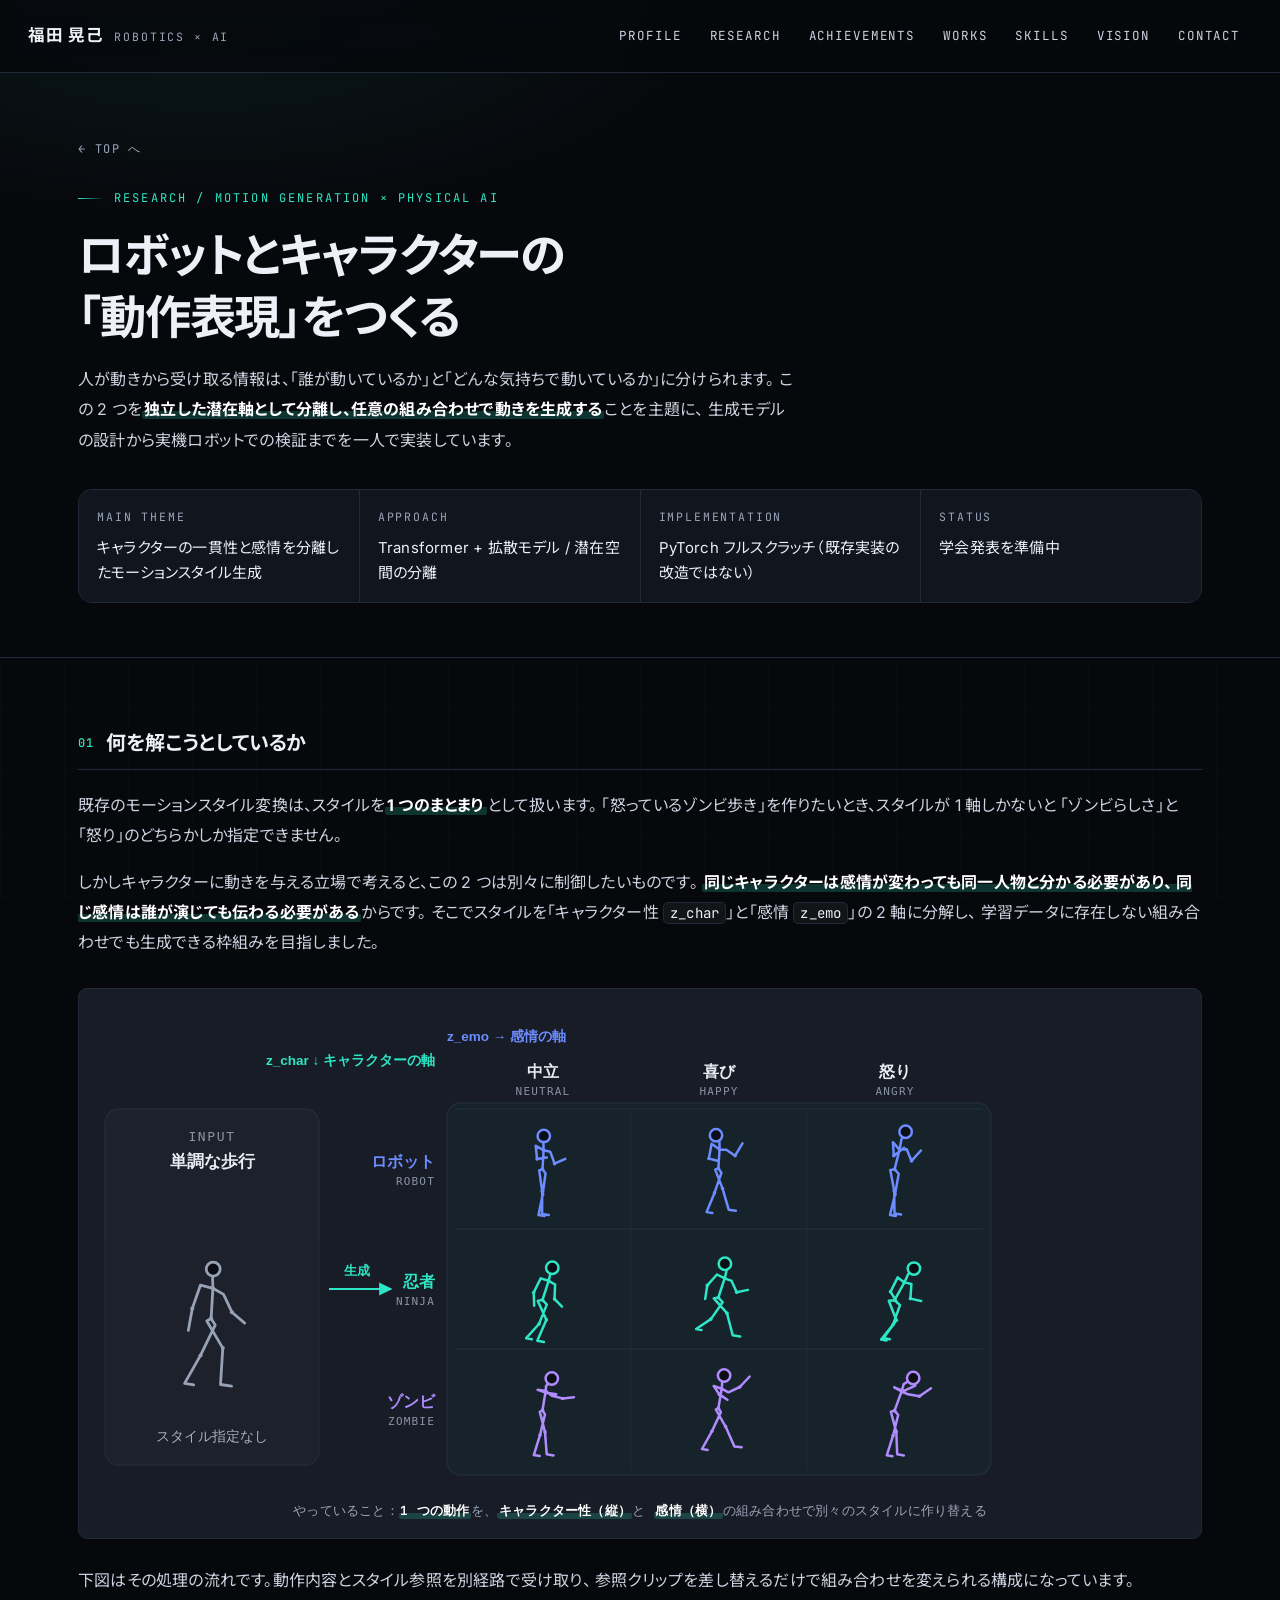
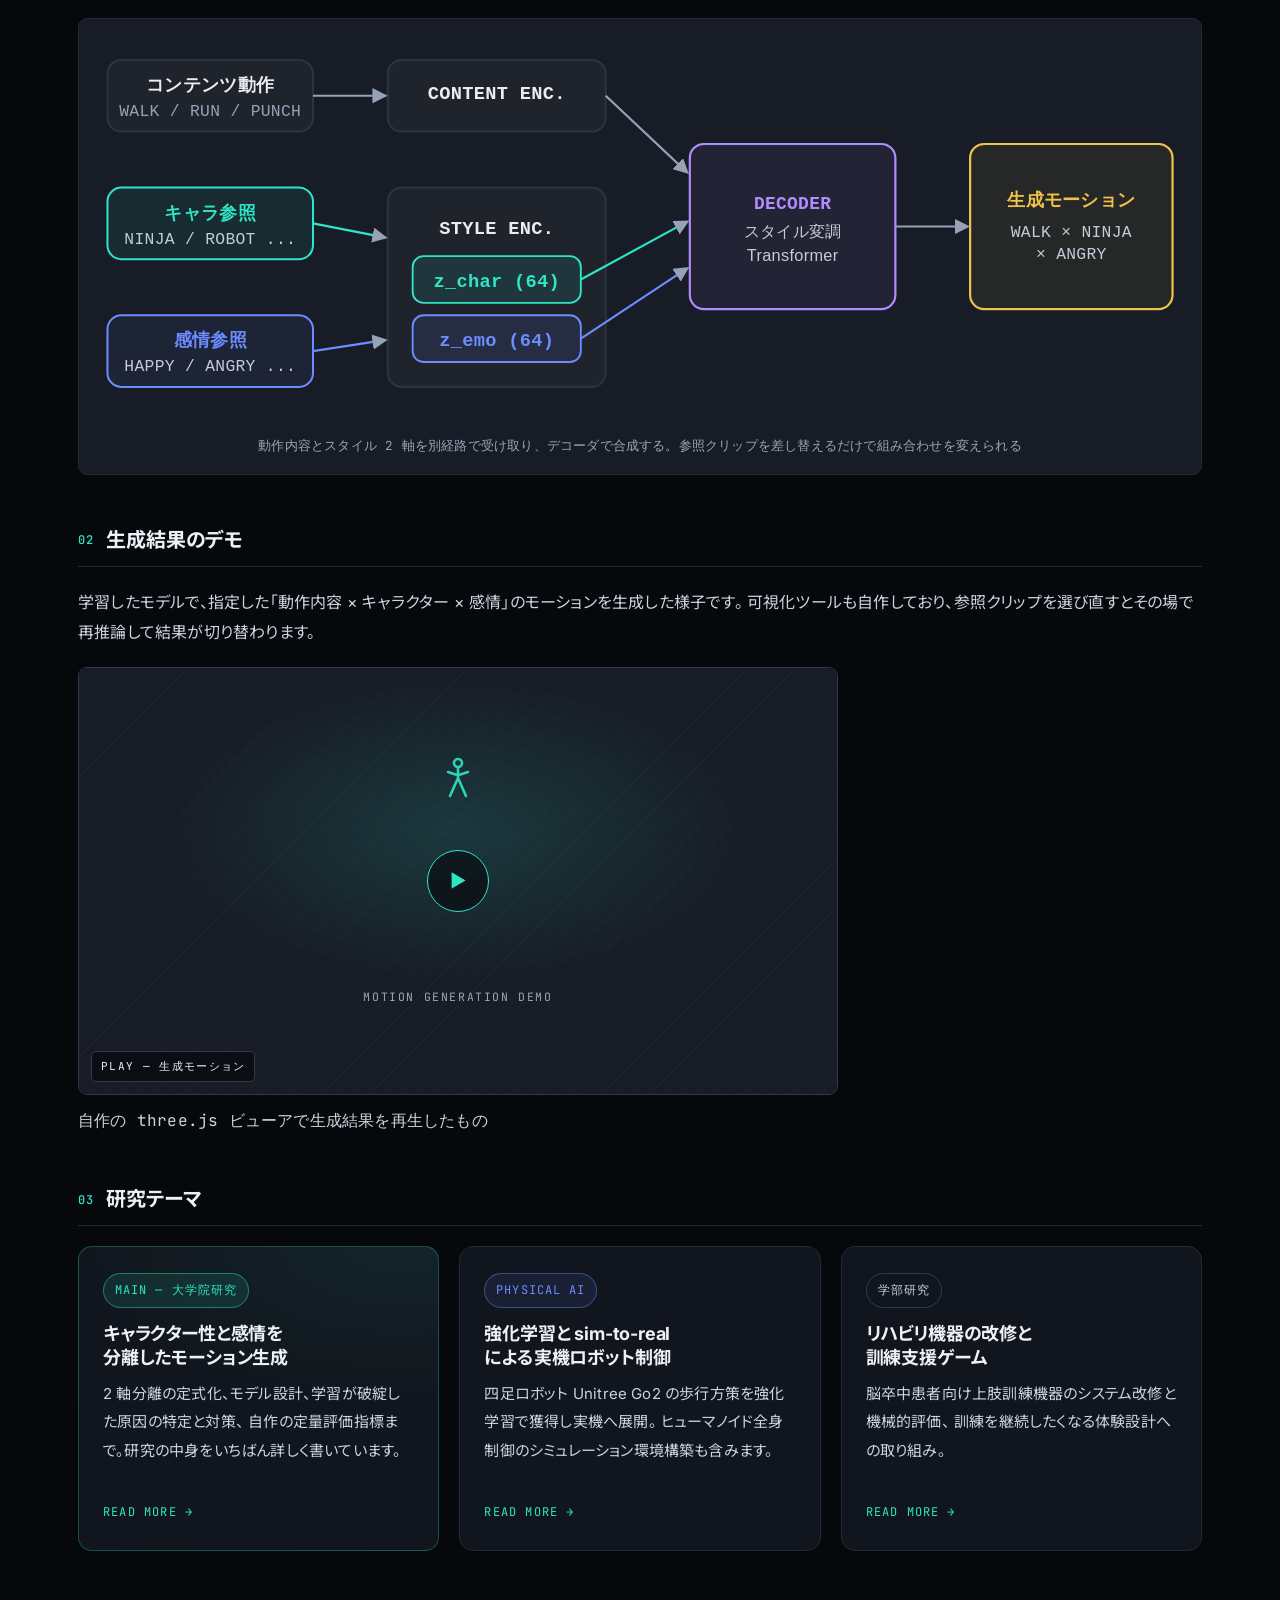
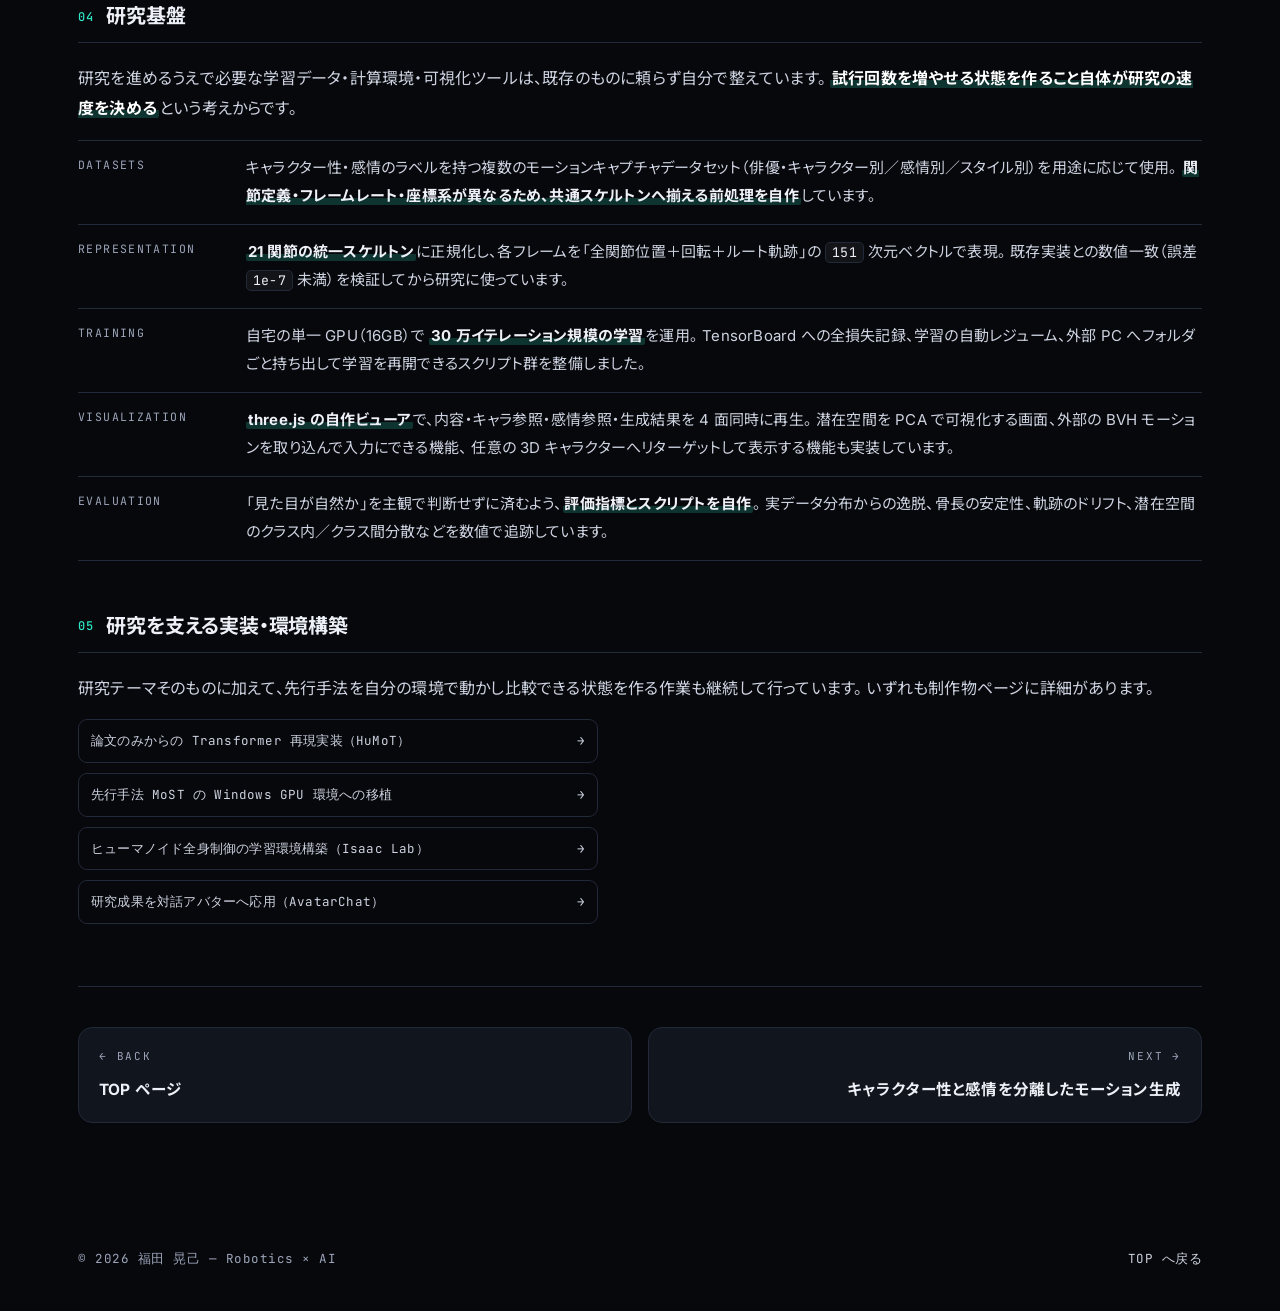
==== commit 19dd063c: "面接の自己紹介の流れに合わせてトップページを再構成 - 順番を 自己紹介 → 研究 → 大会実績 → 制作物 → スキル → 今後やりたいこと → 連絡先 に変更 - 自己紹介に「3つの強み」カードを" ====
--- a/research/index.html
+++ b/research/index.html
@@ -21,10 +21,11 @@
   <a class="nav-logo" href="../index.html"><b>福田 晃己</b><span>ROBOTICS × AI</span></a>
   <ul class="nav-links">
     <li><a href="../index.html#profile">PROFILE</a></li>
+    <li><a href="index.html">RESEARCH</a></li>
     <li><a href="../index.html#achievements">ACHIEVEMENTS</a></li>
-    <li><a href="index.html">RESEARCH</a></li>
     <li><a href="../index.html#works">WORKS</a></li>
     <li><a href="../index.html#skills">SKILLS</a></li>
+    <li><a href="../index.html#vision">VISION</a></li>
     <li><a href="../index.html#contact">CONTACT</a></li>
   </ul>
   <button class="nav-toggle" aria-label="メニューを開く" aria-expanded="false">☰</button>
--- a/assets/css/site.css
+++ b/assets/css/site.css
@@ -7,14 +7,14 @@
 :root {
   --bg:        #07080C;
   --bg-alt:    #0A0C12;
-  --panel:     #101319;
-  --panel-2:   #151A23;
-  --line:      #1E2431;
-  --line-hi:   #2C3444;
+  --panel:     #11151D;
+  --panel-2:   #171C26;
+  --line:      #222938;
+  --line-hi:   #313A4D;
 
   --tx:        #EDF0F7;
-  --tx-2:      #C4CBD9;   /* body copy — kept high-contrast on purpose */
-  --tx-3:      #8E97AB;   /* labels & captions */
+  --tx-2:      #CDD3E0;   /* body copy — kept high-contrast on purpose */
+  --tx-3:      #9CA5B9;   /* labels & captions */
   --tx-hi:     #FFFFFF;   /* emphasised words */
   --mark:      rgba(46, 230, 197, .2);
 
@@ -151,6 +151,7 @@
   transition: color .2s, background .2s;
 }
 .nav-links a:hover { color: var(--acc); background: rgba(255, 255, 255, .04); }
+.nav-links a.cur { color: var(--acc); background: rgba(46, 230, 197, .08); }
 .nav-toggle {
   display: none;
   background: none; border: 1px solid var(--line-hi); color: var(--tx);
@@ -325,16 +326,16 @@
 @keyframes drop { 0%, 100% { opacity: .25; transform: scaleY(.5); } 50% { opacity: 1; transform: scaleY(1); } }
 
 /* ---------- section shell ---------- */
-.sec { padding: 108px 0; border-bottom: 1px solid var(--line); }
+.sec { padding: 96px 0; border-bottom: 1px solid var(--line); }
 .sec.alt { background: var(--bg-alt); }
 
-.sec-head { max-width: 720px; margin-bottom: 54px; }
+.sec-head { max-width: 720px; margin-bottom: 44px; }
 .sec-head h2 {
   font-size: clamp(1.7rem, 3.2vw, 2.35rem);
   letter-spacing: -.02em;
   margin: 16px 0 0;
 }
-.sec-head p { color: var(--tx-2); font-size: 15.5px; margin-top: 14px; }
+.sec-head p { color: var(--tx-2); font-size: 16px; margin-top: 14px; }
 
 /* ---------- reveal ---------- */
 .rv { opacity: 0; transform: translateY(22px); transition: opacity .7s ease, transform .7s cubic-bezier(.22, .9, .3, 1); }
@@ -354,9 +355,9 @@
 .chips { display: flex; flex-wrap: wrap; gap: 7px; }
 .chip {
   font-family: var(--mono);
-  font-size: 12px; letter-spacing: .04em; line-height: 1.6;
+  font-size: 12.5px; letter-spacing: .03em; line-height: 1.6;
   color: var(--tx-2);
-  background: rgba(255, 255, 255, .045);
+  background: rgba(255, 255, 255, .05);
   border: 1px solid var(--line-hi);
   border-radius: 6px;
   padding: 5px 10px;
@@ -380,7 +381,7 @@
 
 /* bullet list used across sections */
 .pts { list-style: none; display: flex; flex-direction: column; gap: 11px; }
-.pts li { position: relative; padding-left: 22px; color: var(--tx-2); font-size: 15.5px; }
+.pts li { position: relative; padding-left: 22px; color: var(--tx-2); font-size: 16px; }
 .pts li::before {
   content: "";
   position: absolute; left: 2px; top: .72em;
@@ -408,7 +409,71 @@
 .stat.g b { color: var(--gold); }
 .stat.c b { color: var(--acc); }
 .stat.b b { color: var(--acc2); }
-.stat span { font-family: var(--mono); font-size: 12px; line-height: 1.7; color: var(--tx-3); display: block; }
+.stat span { font-family: var(--mono); font-size: 12.5px; line-height: 1.7; color: var(--tx-3); display: block; }
+
+/* key message under a section title — the one line to say out loud */
+.sec-head .key-msg {
+  color: var(--tx);
+  font-size: clamp(1.05rem, 1.8vw, 1.22rem);
+  font-weight: 700;
+  line-height: 1.7;
+  margin-top: 18px;
+  padding-left: 14px;
+  border-left: 3px solid var(--acc);
+}
+.sec-head .key-msg + p { margin-top: 10px; }
+
+/* three strengths on the profile — the backbone of the self-introduction */
+.str-head { margin: 64px 0 22px; display: flex; flex-wrap: wrap; align-items: baseline; gap: 6px 16px; }
+.str-head h3 { font-size: 21px; }
+.str-head p { color: var(--tx-3); font-size: 14px; }
+.str-grid { display: grid; grid-template-columns: repeat(3, 1fr); gap: 16px; }
+.str {
+  display: flex; flex-direction: column;
+  background: var(--panel);
+  border: 1px solid var(--line);
+  border-radius: var(--r);
+  padding: 24px 22px 22px;
+  transition: transform .25s, border-color .25s, background .25s;
+}
+.str:hover { transform: translateY(-4px); border-color: rgba(46, 230, 197, .4); background: var(--panel-2); }
+.str-n { font-family: var(--mono); font-size: 13px; font-weight: 700; letter-spacing: .1em; color: var(--acc); }
+.str h4 { font-size: 17.5px; line-height: 1.5; margin: 10px 0 12px; }
+.str p { color: var(--tx-2); font-size: 15px; line-height: 1.85; flex: 1; }
+.str-go {
+  display: flex; align-items: center; gap: 8px;
+  font-family: var(--mono); font-size: 12.5px; letter-spacing: .06em;
+  color: var(--acc);
+  margin-top: 16px;
+  transition: gap .25s;
+}
+.str:hover .str-go { gap: 14px; }
+
+/* ---------- vision ---------- */
+.vision {
+  background:
+    radial-gradient(600px 260px at 85% 0%, rgba(46, 230, 197, .08), transparent 70%),
+    var(--panel);
+  border: 1px solid rgba(46, 230, 197, .28);
+  border-radius: var(--r);
+  padding: 34px 32px;
+}
+.vision-lead { font-size: clamp(1.3rem, 2.6vw, 1.7rem); font-weight: 700; line-height: 1.5; margin-bottom: 18px; }
+.vision-lead .lit { color: var(--acc); }
+.vision > p:not(.vision-lead) { color: var(--tx-2); font-size: 16px; max-width: 820px; }
+.vflow { display: flex; align-items: stretch; gap: 12px; margin-top: 28px; }
+.vflow div {
+  flex: 1;
+  border: 1px solid var(--line-hi);
+  border-radius: var(--r-sm);
+  background: rgba(255, 255, 255, .025);
+  padding: 14px 16px;
+}
+.vflow b { display: block; font-size: 15.5px; }
+.vflow span { font-family: var(--mono); font-size: 12px; color: var(--tx-3); }
+.vflow div:last-of-type { border-color: rgba(46, 230, 197, .45); background: rgba(46, 230, 197, .07); }
+.vflow div:last-of-type b { color: var(--acc); }
+.vflow i { align-self: center; font-style: normal; color: var(--acc); font-family: var(--mono); }
 
 /* ---------- achievements ---------- */
 .achv-list { display: flex; flex-direction: column; gap: 26px; }
@@ -426,21 +491,21 @@
   background: linear-gradient(180deg, rgba(255, 255, 255, .022), transparent);
 }
 .achv-top h3 { font-size: 20px; }
-.achv-top .yr { font-family: var(--mono); font-size: 12px; color: var(--tx-3); margin-left: auto; letter-spacing: .1em; }
+.achv-top .yr { font-family: var(--mono); font-size: 12.5px; color: var(--tx-3); margin-left: auto; letter-spacing: .1em; }
 .achv-body { display: grid; grid-template-columns: 1.08fr .92fr; gap: 34px; padding: 28px 26px 30px; }
 .role {
   font-family: var(--mono);
-  font-size: 12px; letter-spacing: .05em;
+  font-size: 12.5px; letter-spacing: .05em;
   color: var(--acc);
-  padding: 7px 12px;
+  padding: 8px 12px;
   border-left: 2px solid var(--acc);
   background: rgba(46, 230, 197, .05);
   margin-bottom: 18px;
 }
-.achv-body > div > p { color: var(--tx-2); font-size: 15.5px; margin-bottom: 18px; }
+.achv-body > div > p { color: var(--tx-2); font-size: 16px; margin-bottom: 18px; }
 .achv-body .chips { margin-top: 18px; }
 .achv-media { display: flex; flex-direction: column; gap: 12px; }
-.cap { font-family: var(--mono); font-size: 11.5px; color: var(--tx-3); line-height: 1.7; }
+.cap { font-family: var(--mono); font-size: 12.5px; color: var(--tx-3); line-height: 1.7; }
 
 /* video facade */
 .vfacade {
@@ -486,7 +551,7 @@
 /* diagrams that stop being readable when squeezed scroll sideways instead */
 .fig.wide { overflow-x: auto; }
 .fig.wide img, .fig.wide svg { min-width: 660px; }
-.fig figcaption { font-family: var(--mono); font-size: 11.5px; color: var(--tx-3); margin-top: 10px; text-align: center; }
+.fig figcaption { font-family: var(--mono); font-size: 12.5px; color: var(--tx-3); margin-top: 10px; text-align: center; }
 
 /* ---------- research ---------- */
 .r-list { display: flex; flex-direction: column; gap: 20px; }
@@ -531,13 +596,13 @@
   100% { box-shadow: 0 0 0 0 rgba(46, 230, 197, 0); }
 }
 .rcard h3 { font-size: 20px; margin-bottom: 14px; }
-.rcard p { color: var(--tx-2); font-size: 15.5px; }
+.rcard p { color: var(--tx-2); font-size: 16px; }
 .rcard .chips { margin-top: 20px; }
 
 /* ---------- works ---------- */
 .tabs { display: flex; flex-wrap: wrap; gap: 8px; margin-bottom: 30px; }
 .tab {
-  font-family: var(--mono); font-size: 12px; letter-spacing: .08em;
+  font-family: var(--mono); font-size: 12.5px; letter-spacing: .08em;
   color: var(--tx-2);
   background: transparent;
   border: 1px solid var(--line);
@@ -572,7 +637,7 @@
 .wcard:hover .wvis img { transform: scale(1.05); opacity: 1; }
 .wvis .kind {
   position: absolute; top: 12px; left: 12px; z-index: 2;
-  font-family: var(--mono); font-size: 10.5px; letter-spacing: .14em;
+  font-family: var(--mono); font-size: 11px; letter-spacing: .14em;
   padding: 4px 9px; border-radius: 4px;
   background: rgba(7, 8, 12, .78);
   border: 1px solid var(--line-hi);
@@ -594,13 +659,24 @@
     var(--panel-2);
   color: var(--tx-3);
 }
-.wglyph svg { width: 44px; height: 44px; stroke: var(--acc); opacity: .8; }
-.wglyph span { font-family: var(--mono); font-size: 11px; letter-spacing: .14em; }
-
-.wbody { padding: 20px 20px 22px; display: flex; flex-direction: column; flex: 1; }
-.wbody h3 { font-size: 17.5px; margin-bottom: 7px; }
-.wmeta { font-family: var(--mono); font-size: 11.5px; color: var(--tx-3); letter-spacing: .03em; margin-bottom: 13px; }
-.wbody p { color: var(--tx-2); font-size: 14.5px; line-height: 1.85; flex: 1; }
+.wglyph svg { width: 48px; height: 48px; stroke: var(--g, var(--acc)); opacity: .9; }
+.wglyph {
+  background:
+    radial-gradient(420px 220px at 50% 38%, var(--g-glow, rgba(46, 230, 197, .14)), transparent 70%),
+    repeating-linear-gradient(135deg, rgba(255, 255, 255, .025) 0 1px, transparent 1px 11px),
+    var(--panel-2);
+}
+.wcard[data-cat="game"] .wglyph { --g: var(--gold);   --g-glow: rgba(240, 193, 75, .14); }
+.wcard[data-cat="3d"]   .wglyph { --g: var(--violet); --g-glow: rgba(176, 140, 255, .16); }
+.wcard[data-cat="tool"] .wglyph { --g: var(--acc2);   --g-glow: rgba(108, 140, 255, .16); }
+.wcard:hover .wglyph svg { transform: scale(1.08); }
+.wglyph svg { transition: transform .4s cubic-bezier(.22, .9, .3, 1); }
+.wglyph span { font-family: var(--mono); font-size: 11.5px; letter-spacing: .14em; }
+
+.wbody { padding: 22px 22px 24px; display: flex; flex-direction: column; flex: 1; }
+.wbody h3 { font-size: 18.5px; margin-bottom: 7px; }
+.wmeta { font-family: var(--mono); font-size: 12.5px; color: var(--tx-3); letter-spacing: .03em; margin-bottom: 13px; }
+.wbody p { color: var(--tx-2); font-size: 15px; line-height: 1.85; flex: 1; }
 .wbody .chips { margin-top: 16px; }
 .wmore {
   display: flex; align-items: center; gap: 8px;
@@ -628,8 +704,8 @@
   background: rgba(255, 255, 255, .03);
 }
 .skill-ico svg { width: 20px; height: 20px; }
-.skill-top h3 { font-size: 16.5px; }
-.skill-ctx { color: var(--tx-2); font-size: 14.5px; margin-bottom: 16px; }
+.skill-top h3 { font-size: 17.5px; }
+.skill-ctx { color: var(--tx-2); font-size: 15px; margin-bottom: 16px; }
 
 /* ---------- contact ---------- */
 .contact-row { display: grid; grid-template-columns: repeat(3, 1fr); gap: 16px; }
@@ -642,14 +718,14 @@
 }
 .ccard:hover { transform: translateY(-4px); border-color: rgba(46, 230, 197, .4); background: var(--panel-2); }
 .ccard svg { width: 22px; height: 22px; color: var(--acc); margin-bottom: 16px; }
-.ccard .lbl { font-family: var(--mono); font-size: 11px; letter-spacing: .18em; color: var(--tx-3); margin-bottom: 6px; }
-.ccard .val { font-family: var(--mono); font-size: 13.5px; word-break: break-all; }
+.ccard .lbl { font-family: var(--mono); font-size: 11.5px; letter-spacing: .18em; color: var(--tx-3); margin-bottom: 6px; }
+.ccard .val { font-family: var(--mono); font-size: 14.5px; word-break: break-all; }
 
 footer {
   padding: 34px 0 40px;
   color: var(--tx-3);
   font-family: var(--mono);
-  font-size: 12px;
+  font-size: 12.5px;
   letter-spacing: .04em;
 }
 footer a { color: var(--tx-2); }
@@ -693,8 +769,8 @@
   overflow: hidden;
 }
 .meta div { background: var(--panel); padding: 16px 18px; }
-.meta dt { font-family: var(--mono); font-size: 10.5px; letter-spacing: .16em; color: var(--tx-3); margin-bottom: 7px; }
-.meta dd { font-size: 14.5px; line-height: 1.7; }
+.meta dt { font-family: var(--mono); font-size: 11.5px; letter-spacing: .16em; color: var(--tx-3); margin-bottom: 7px; }
+.meta dd { font-size: 15px; line-height: 1.7; }
 
 .detail-body { padding: 72px 0 90px; }
 .detail-grid { display: grid; grid-template-columns: minmax(0, 1fr) 320px; gap: 54px; align-items: start; }
@@ -714,13 +790,13 @@
   color: var(--acc); letter-spacing: .1em;
 }
 .block h3 { font-size: 16px; margin: 24px 0 10px; color: var(--tx); }
-.block p { color: var(--tx-2); font-size: 15.5px; margin-bottom: 16px; }
+.block p { color: var(--tx-2); font-size: 16px; margin-bottom: 16px; }
 .block p:last-child { margin-bottom: 0; }
 
 .side { position: sticky; top: 96px; display: flex; flex-direction: column; gap: 18px; }
 .side-box { background: var(--panel); border: 1px solid var(--line); border-radius: var(--r); padding: 20px; }
 .side-box h4 { font-family: var(--mono); font-size: 11px; letter-spacing: .16em; color: var(--tx-3); margin-bottom: 14px; }
-.side-box .pts li { font-size: 13.5px; }
+.side-box .pts li { font-size: 14.5px; }
 .side-list { list-style: none; display: flex; flex-direction: column; gap: 10px; }
 .side-list a {
   display: flex; align-items: center; justify-content: space-between; gap: 10px;
@@ -802,7 +878,7 @@
 .tcard.lead { border-color: rgba(46, 230, 197, .28); background: radial-gradient(500px 240px at 90% 0%, rgba(46, 230, 197, .07), transparent 70%), var(--panel); }
 .tcard .badge { align-self: flex-start; }
 .tcard h3 { font-size: 18px; margin: 14px 0 10px; }
-.tcard p { color: var(--tx-2); font-size: 14.5px; flex: 1; }
+.tcard p { color: var(--tx-2); font-size: 15px; flex: 1; }
 .tcard .wmore { margin-top: 20px; }
 
 /* key-value spec list */
@@ -887,7 +963,10 @@
   .nav-toggle { display: block; }
 
   .prof-grid, .achv-body, .rcard.main .r-inner { grid-template-columns: 1fr; gap: 28px; }
-  .skill-grid, .contact-row { grid-template-columns: 1fr; }
+  .skill-grid, .contact-row, .str-grid { grid-template-columns: 1fr; }
+  .str-head { margin-top: 48px; }
+  .vflow { flex-direction: column; }
+  .vflow i { transform: rotate(90deg); }
   .sec { padding: 78px 0; }
   .hero { padding: 118px 0 96px; }
   #skeleton { opacity: .55; }
@@ -922,9 +1001,14 @@
   .achv-top .yr { margin-left: 0; }
   .achv-body { padding: 22px 18px 24px; }
   .rcard { padding: 24px 20px; }
+  .vision { padding: 26px 20px; }
   .gal-thumbs { grid-template-columns: repeat(4, 1fr); gap: 7px; }
   .pager { grid-template-columns: 1fr; }
   .pager a.next { text-align: left; }
   .detail-head { padding: 116px 0 44px; }
   .hero-scroll { display: none; }
-}
+  .sec { padding: 68px 0; }
+  .tabs { flex-wrap: nowrap; overflow-x: auto; margin: 0 -18px 26px; padding: 0 18px 4px; scrollbar-width: none; }
+  .tabs::-webkit-scrollbar { display: none; }
+  .tab { flex-shrink: 0; }
+}
